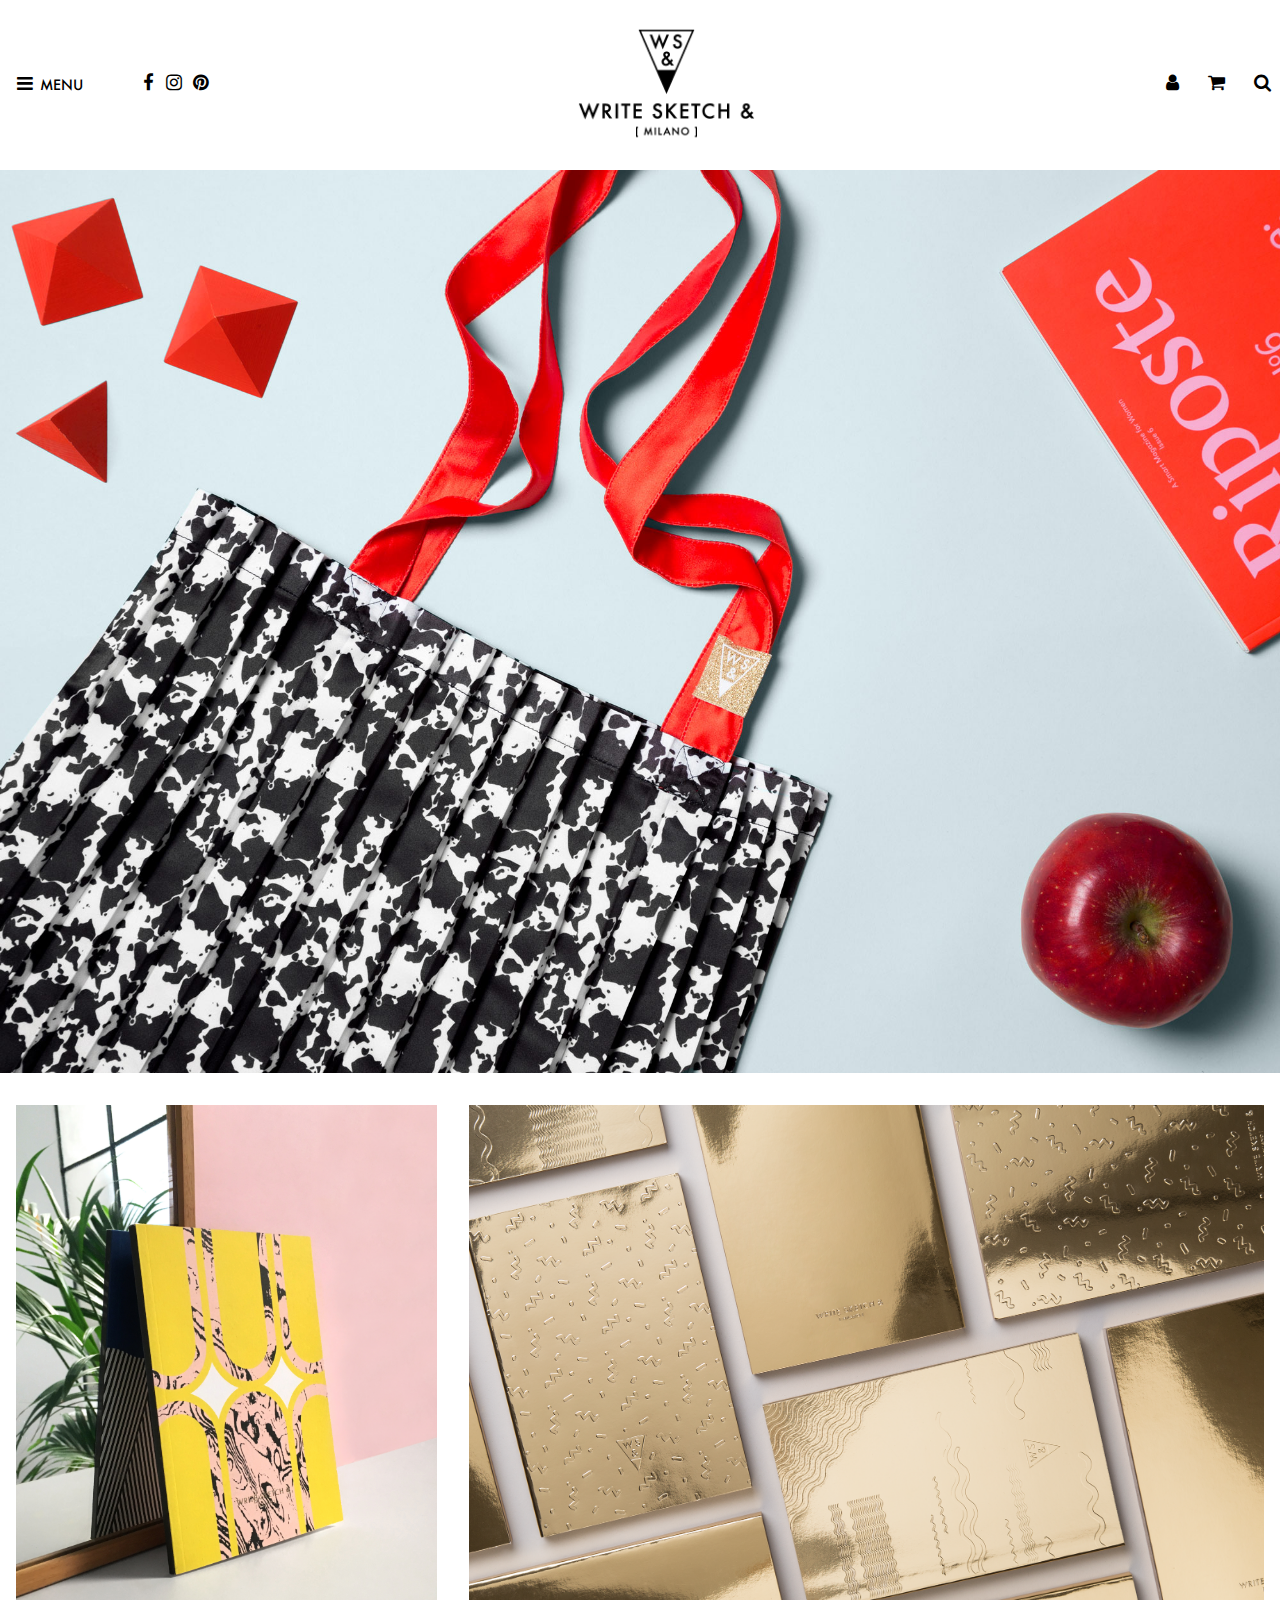
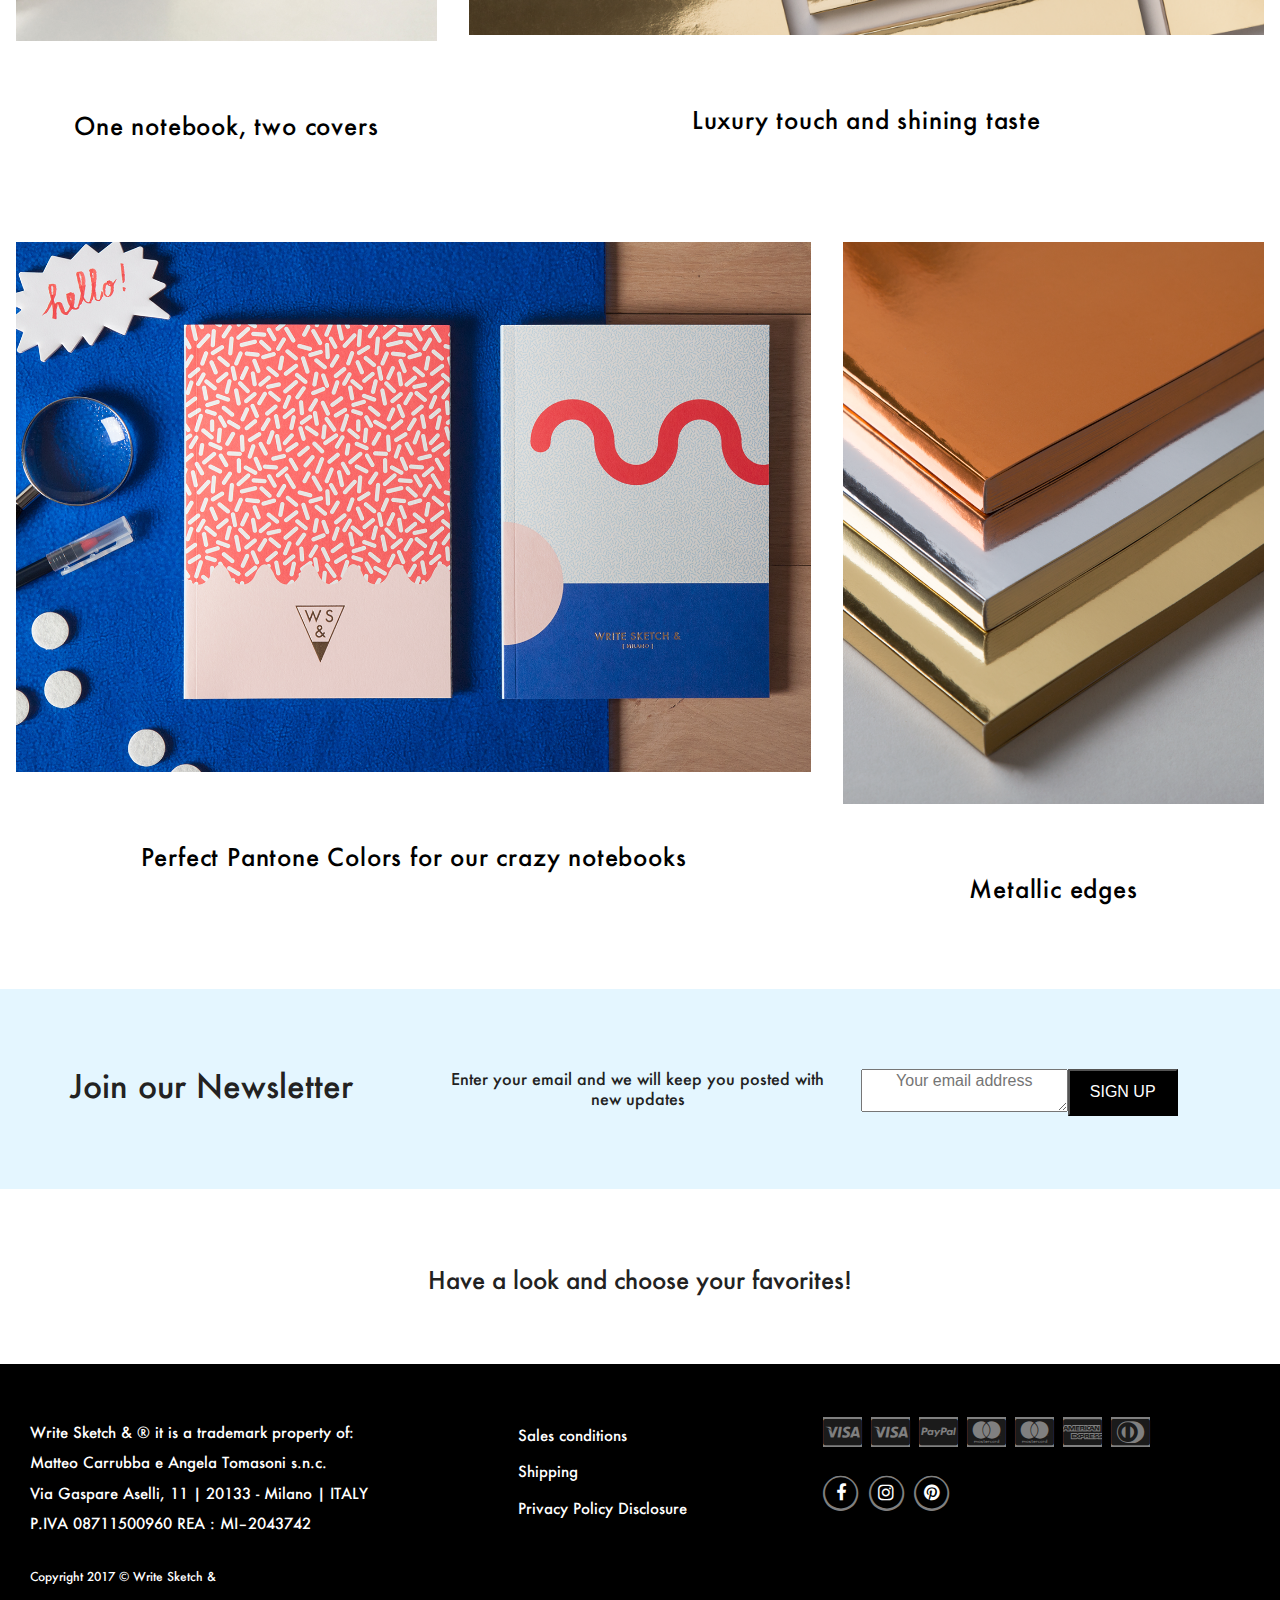
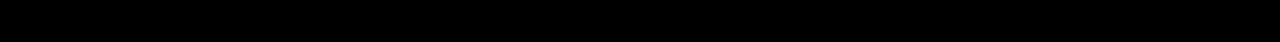
==== finalproject/finalproject/index.html @ 2fe9f1d7 "5 - HTML+CSS for footer (payment+social icons)" ====
<!doctype html>
<html class="no-js" lang="">
    <head>
        <meta charset="utf-8">
        <meta http-equiv="x-ua-compatible" content="ie=edge">
        <title>Write Sketch And</title>
        <meta name="description" content="">
        <meta name="viewport" content="width=device-width, initial-scale=1">

        <link rel="manifest" href="site.webmanifest">
        <link rel="apple-touch-icon" href="icon.png">
        <!-- Place favicon.ico in the root directory -->
        <link rel="stylesheet" href="https://maxcdn.bootstrapcdn.com/font-awesome/4.7.0/css/font-awesome.min.css">
        <link rel="stylesheet" href="css/normalize.css">
        <link rel="stylesheet" href="css/main.css">
    </head>
    <body>
        <!--[if lte IE 9]>
            <p class="browserupgrade">You are using an <strong>outdated</strong> browser. Please <a href="https://browsehappy.com/">upgrade your browser</a> to improve your experience and security.</p>
        <![endif]-->

        <!-- Add your site or application content here -->

        <nav class="main-nav">
          <ul>
            <li><a href="index.html"><i class="fa fa-bars menu-bars" aria-hidden="true"></i></a></li>
            <li><a href="index.html" class="menu-text">Menu</a></li>
            <li><a href="https://www.facebook.com/writesketchand/" class="nav-social-fb"><i class="fa fa-facebook nav-social" aria-hidden="true"></i></a></li>
            <li><a href="https://www.instagram.com/writesketchand/" class="nav-social-ig"><i class="fa fa-instagram nav-social" aria-hidden="true"></i></a></li>
            <li><a href="https://it.pinterest.com/writesketchand/" class="nav-social-pt"><i class="fa fa-pinterest nav-social" aria-hidden="true"></i></a></li>
            <li><a href="index.html"><img src="img/logo.png" class="logo" alt="Write Sketch And logo"></a></li>
            <li><a href="#" class="nav-user-person"><i class="fa fa-user nav-user" aria-hidden="true"></i></a></li>
            <li><a href="#" class="nav-user-shop"><i class="fa fa-shopping-cart nav-user" aria-hidden="true"></i></a></li>
            <li><a href="#" class="nav-user-search"><i class="fa fa-search nav-user" aria-hidden="true"></i></a></li>
          </ul>
        </nav>

        <img src="img/omg.jpg" class="hero" alt="tote bag next to a magazine and an apple">

      <div class="section1">
        <article class="article1">
          <div>
            <a href="#"><img src="img/pink.jpg" alt="notebook with a marble cover"></a>
          </div>

          <div class="caption">
            <a href="#"><h2>One notebook, two covers</h2></a>
          </div>
        </article>

        <article class="article2">
          <div>
            <a href="#"><img src="img/gold.png" alt="gold notebooks"></a>
          </div>

          <div class="caption">
            <a href="#"><h2>Luxury touch and shining taste</h2></a>
          </div>
        </article>
      </div>


      <div class="section2">
        <article class="article3">
          <div>
            <a href="#"><img src="img/blue.png" alt="a notebook with a sprinkle pattern cover and a notebook with a squiggle pattern cover sitting next to a magnifying glass, pen, mints, and the word Hello"></a>
          </div>

          <div class="caption">
            <a href="#"><h2>Perfect Pantone Colors for our crazy notebooks</h2></a>
          </div>
        </article>

        <article class="article4">
          <div>
            <a href="#"><img src="img/metallic_crop.png" alt="bronze, silver and gold notebooks"></a>
          </div>

          <div class="caption">
            <a href="#"><h2>Metallic edges</h2></a>
          </div>
        </article>
      </div>

      <div class="container">
        <div>
          <div class="col1"><p>Join our Newsletter</p></div>

          <div class="col2"><p>Enter your email and we will keep you posted with new updates</p></div>

          <div class="col3">
            <form action="my-form.php" method="post">
              <p><textarea name="email-form" placeholder="Your email address"></textarea><input type="button" value="Sign Up"></p>
            </form>
          </div>
        </div>
      </div>

      <h2>Have a look and choose your favorites!</h2>

      <footer>
        <div class="footer-col1">
          <div class="address">
            <p>Write Sketch & ® it is a trademark property of:</p>
            <p>Matteo Carrubba e Angela Tomasoni s.n.c.</p>
            <p>Via Gaspare Aselli, 11 | 20133 - Milano | ITALY</p>
            <p>P.IVA 08711500960 REA : MI–2043742</p>
          </div>

          <div class="copyright">
            <p>Copyright 2017 © Write Sketch &</p>
          </div>
        </div>

        <div class="footer-col2">
          <div class="disclosure-links">
            <p><a href="#">Sales conditions</a></p>
            <p><a href="#">Shipping</a></p>
            <p><a href="#">Privacy Policy Disclosure</a></p>
          </div>
        </div>

        <div class="footer-col3">
          <div class="payment-icons">
            <a href="#"><i class="fa fa-cc-visa" aria-hidden="true"></i></a>
            <a href="#"><i class="fa fa-cc-visa" aria-hidden="true"></i></a>
            <a href="#"><i class="fa fa-cc-paypal" aria-hidden="true"></i></a>
            <a href="#"><i class="fa fa-cc-mastercard" aria-hidden="true"></i></a>
            <a href="#"><i class="fa fa-cc-mastercard" aria-hidden="true"></i></a>
            <a href="#"><i class="fa fa-cc-amex" aria-hidden="true"></i></a>
            <a href="#"><i class="fa fa-cc-diners-club" aria-hidden="true"></i></a>
          </div>

          <div class="fa-stack">
            <i class="fa fa-circle fa-stack-2x fb-border"></i>
            <a href="#"><i class="fa fa-circle fa-stack-2x fb-background"></i></a>
            <a href="#"><i class="fa fa-facebook fa-stack-1x"></i></a>
          </div>

          <div class="fa-stack">
            <i class="fa fa-circle fa-stack-2x ig-border"></i>
            <i class="fa fa-circle fa-stack-2x ig-background"></i>
            <a href="#"><i class="fa fa-instagram fa-stack-1x"></i></a>
          </div>

          <div class="fa-stack">
            <i class="fa fa-circle fa-stack-2x pt-border"></i>
            <i class="fa fa-circle fa-stack-2x pt-background"></i>
            <a href="#"><i class="fa fa-pinterest fa-stack-1x"></i></a>
          </div>
        </div>
      </footer>

        <script src="js/vendor/modernizr-3.5.0.min.js"></script>
        <script src="https://code.jquery.com/jquery-3.2.1.min.js" integrity="sha256-hwg4gsxgFZhOsEEamdOYGBf13FyQuiTwlAQgxVSNgt4=" crossorigin="anonymous"></script>
        <script>window.jQuery || document.write('<script src="js/vendor/jquery-3.2.1.min.js"><\/script>')</script>
        <script src="js/plugins.js"></script>
        <script src="js/main.js"></script>

        <!-- Google Analytics: change UA-XXXXX-Y to be your site's ID. -->
        <script>
            window.ga=function(){ga.q.push(arguments)};ga.q=[];ga.l=+new Date;
            ga('create','UA-XXXXX-Y','auto');ga('send','pageview')
        </script>
        <script src="https://www.google-analytics.com/analytics.js" async defer></script>
    </body>
</html>
---- finalproject/finalproject/css/main.css ----
/*! HTML5 Boilerplate v6.0.1 | MIT License | https://html5boilerplate.com/ */

/*
 * What follows is the result of much research on cross-browser styling.
 * Credit left inline and big thanks to Nicolas Gallagher, Jonathan Neal,
 * Kroc Camen, and the H5BP dev community and team.
 */

/* ==========================================================================
   Base styles: opinionated defaults
   ========================================================================== */

html {
    color: #222;
    font-size: 1em;
    line-height: 1.4;
}

/*
 * Remove text-shadow in selection highlight:
 * https://twitter.com/miketaylr/status/12228805301
 *
 * Vendor-prefixed and regular ::selection selectors cannot be combined:
 * https://stackoverflow.com/a/16982510/7133471
 *
 * Customize the background color to match your design.
 */

::-moz-selection {
    background: #b3d4fc;
    text-shadow: none;
}

::selection {
    background: #b3d4fc;
    text-shadow: none;
}

/*
 * A better looking default horizontal rule
 */

hr {
    display: block;
    height: 1px;
    border: 0;
    border-top: 1px solid #ccc;
    margin: 1em 0;
    padding: 0;
}

/*
 * Remove the gap between audio, canvas, iframes,
 * images, videos and the bottom of their containers:
 * https://github.com/h5bp/html5-boilerplate/issues/440
 */

audio,
canvas,
iframe,
img,
svg,
video {
    vertical-align: middle;
}

/*
 * Remove default fieldset styles.
 */

fieldset {
    border: 0;
    margin: 0;
    padding: 0;
}

/*
 * Allow only vertical resizing of textareas.
 */

textarea {
    resize: vertical;
}

/* ==========================================================================
   Browser Upgrade Prompt
   ========================================================================== */

.browserupgrade {
    margin: 0.2em 0;
    background: #ccc;
    color: #000;
    padding: 0.2em 0;
}

/* ==========================================================================
   Author's custom styles
   ========================================================================== */

   /* globals */

@charset "UTF-8";
html {
  box-sizing:           border-box;
}
*, *:before, *:after {
  box-sizing:           inherit;
}
@font-face {
  font-family:          'Futura Medium';
  src:                  url(../fonts/Futura-Medium.ttf);
}
h2 {
  text-align:           center;
  padding:              2em;
  font-weight:          lighter;
}
body {
  font-family:          'Futura Medium', sans-serif;
}

/* main navigation menu */

.main-nav {
  background:           white;
  font-size:            1.15em;
  top:                  0;
  left:                 0;
  padding:              0.75em 0 0.75em 0;
  width:                100%;
  text-align:           center;
  z-index:              9;
  position:             fixed;
}
.menu-bars, .nav-social, .nav-user {
  color:                black;
  margin:               3.25em 0;
}
.menu-bars {
  right:                1.25em;
  top:                  0.1em;
  position:             relative;
}
.menu-text {
  color:                black;
  font-family:          'Futura Medium', sans-serif;
  font-size:            0.75em;
  right:                1.15em;
  top:                  4.15em;
  text-transform:       uppercase;
  text-decoration:      none;
  position:             relative;
}
.nav-social-fb {
  position:             absolute;
  left:                 7.75em;
}
.nav-social-ig {
  position:             absolute;
  left:                 9em;
}
.nav-social-pt {
  position:             absolute;
  left:                 10.50em;
}
.nav-social:hover {
  color:               #535353;
}
.logo {
  position:            absolute;
  width:               180px;
  left:                45%;
  top:                 1em;
}
.nav-user-person {
  position:             absolute;
  right:                5.5em;
}
.nav-user-shop {
  position:             absolute;
  right:                3em;
}
.nav-user-search {
  position:             absolute;
  right:                0.5em;
}
.main-nav ul {
  list-style-type:      none;
  margin:               0;
}
.main-nav li {
  float:                left;
  margin:               0;
}

/* top hero image */

.hero {
  width:                100%;
  margin-top:           10.65em;
}

/* first row of articles */

.section1 {
  padding:              2em 1em 0em 1em;
  float:                left;
}
.section1 img, .section2 img {
  width:                100%;
  position:             relative;
}
.article1 {
  padding-right:        1em;
  width:                35%;
}
.article2 {
  padding-left:         1em;
  width:                65%;
}
.section1 article, .section2 article {
  position:             relative;
  left:                 0;
  float:                left;
}
.caption,.section1 a, .section2 a {
  color:                black;
  font-family:          'Futura Medium', sans-serif;
  font-size:            1em;
  letter-spacing:       0.05em;
  text-align:           center;
  text-decoration:      none;
}
.section1 a:hover, .section2 a:hover {
  color:                #B5973D;
}

/* second row of articles */

.section2 {
  padding:              2em 1em 1em 1em;
  float:                left;
}
.article3 {
  padding-right:        1em;
  width:                65%;
}
.article4 {
  padding-left:         1em;
  width:                35%;
}

/* newsletter */

.container {
  background:           #E4F6FF;
  display:              inline-block;
  padding:              2em 0em 2em 0em;
  width:                100%;
}
.col1 {
  width:                33%;
  font-size:            2em;
  text-align:           center;
  padding:              0.35em;
  float:                left;
}
.col2 {
  width:                33%;
  padding:              2em 1em 2em 1.5em;
  text-align:           center;
  position:             relative;
  line-height:          1.25em;
  float:                left;
}

.col3 {
  width:                33%;
  float:                left;
}
form {
  font-family: 'Futura Medium', sans-serif;
  position:             relative;
  float:                left;
  padding:              2em 1em 2em 1em;
  text-align: center;
}
textarea {
  font-family:          sans-serif;
  font-weight:          lighter;
  text-align:           center;
  max-width:            100%;
  float:                left;
}
form input {
  color:                white;
  background:           black;
  text-transform:       uppercase;
  padding:              0.75em 1.25em;
  border-radius:        0px;
  float:                left;
}

/* footer */

footer {
  color:                white;
  background:           black;
  font-size:            0.95em;
  display:              inline-block;
  position:             absolute;
  padding:              3em 2em 3em 2em;
  width:                100%;
}
footer a {
  color:                white;
  text-decoration:      none;
}
.address {
  line-height:          1em;
}
.copyright {
  font-size:            0.8em;
  margin-top:           3em;
}
.footer-col1, .footer-col3 {
  width:                40%;
  float:                left;
}
.footer-col1 {
  padding-right:        4em;
}
.footer-col2 {
  width:                20%;
  float:                left;
}
.footer-col3 {
  font-size:            2em;
  padding-left:         2em;
}
.payment-icons i {
  color:                #1B1B1B;
  background:           gray;
}
.payment-icons i:hover {
  background:           white;
}
.fa-stack {
  font-size:            0.6em;
  margin:               1.25em 0em 0em 0em;
}
.fb-border, .ig-border, .pt-border {
  color:                gray;
  font-size:            2.25em;
  margin-top:           -0.05em;
}
.fb-background {
  color:                black;
}
.fa-stack:hover .fb-background, .fa-stack:hover .fb-border {
  color:               #3b5998;
}
.ig-background {
  color:               black;
}
.fa-stack:hover .ig-background, .fa-stack:hover .ig-border {
  color:               #517fa4;
}
.pt-background {
  color:               black;
}
.fa-stack:hover .pt-background, .fa-stack:hover .pt-border {
  color:               #cb2027;
}


/* ==========================================================================
   Helper classes
   ========================================================================== */

/*
 * Hide visually and from screen readers
 */

.hidden {
    display: none !important;
}

/*
 * Hide only visually, but have it available for screen readers:
 * https://snook.ca/archives/html_and_css/hiding-content-for-accessibility
 *
 * 1. For long content, line feeds are not interpreted as spaces and small width
 *    causes content to wrap 1 word per line:
 *    https://medium.com/@jessebeach/beware-smushed-off-screen-accessible-text-5952a4c2cbfe
 */

.visuallyhidden {
    border: 0;
    clip: rect(0 0 0 0);
    -webkit-clip-path: inset(50%);
    clip-path: inset(50%);
    height: 1px;
    margin: -1px;
    overflow: hidden;
    padding: 0;
    position: absolute;
    width: 1px;
    white-space: nowrap; /* 1 */
}

/*
 * Extends the .visuallyhidden class to allow the element
 * to be focusable when navigated to via the keyboard:
 * https://www.drupal.org/node/897638
 */

.visuallyhidden.focusable:active,
.visuallyhidden.focusable:focus {
    clip: auto;
    -webkit-clip-path: none;
    clip-path: none;
    height: auto;
    margin: 0;
    overflow: visible;
    position: static;
    width: auto;
    white-space: inherit;
}

/*
 * Hide visually and from screen readers, but maintain layout
 */

.invisible {
    visibility: hidden;
}

/*
 * Clearfix: contain floats
 *
 * For modern browsers
 * 1. The space content is one way to avoid an Opera bug when the
 *    `contenteditable` attribute is included anywhere else in the document.
 *    Otherwise it causes space to appear at the top and bottom of elements
 *    that receive the `clearfix` class.
 * 2. The use of `table` rather than `block` is only necessary if using
 *    `:before` to contain the top-margins of child elements.
 */

.clearfix:before,
.clearfix:after {
    content: " "; /* 1 */
    display: table; /* 2 */
}

.clearfix:after {
    clear: both;
}

/* ==========================================================================
   EXAMPLE Media Queries for Responsive Design.
   These examples override the primary ('mobile first') styles.
   Modify as content requires.
   ========================================================================== */

@media only screen and (min-width: 35em) {
    /* Style adjustments for viewports that meet the condition */
}

@media print,
       (-webkit-min-device-pixel-ratio: 1.25),
       (min-resolution: 1.25dppx),
       (min-resolution: 120dpi) {
    /* Style adjustments for high resolution devices */
}

/* ==========================================================================
   Print styles.
   Inlined to avoid the additional HTTP request:
   http://www.phpied.com/delay-loading-your-print-css/
   ========================================================================== */

@media print {
    *,
    *:before,
    *:after {
        background: transparent !important;
        color: #000 !important; /* Black prints faster:
                                   http://www.sanbeiji.com/archives/953 */
        box-shadow: none !important;
        text-shadow: none !important;
    }

    a,
    a:visited {
        text-decoration: underline;
    }

    a[href]:after {
        content: " (" attr(href) ")";
    }

    abbr[title]:after {
        content: " (" attr(title) ")";
    }

    /*
     * Don't show links that are fragment identifiers,
     * or use the `javascript:` pseudo protocol
     */

    a[href^="#"]:after,
    a[href^="javascript:"]:after {
        content: "";
    }

    pre {
        white-space: pre-wrap !important;
    }
    pre,
    blockquote {
        border: 1px solid #999;
        page-break-inside: avoid;
    }

    /*
     * Printing Tables:
     * http://css-discuss.incutio.com/wiki/Printing_Tables
     */

    thead {
        display: table-header-group;
    }

    tr,
    img {
        page-break-inside: avoid;
    }

    p,
    h2,
    h3 {
        orphans: 3;
        widows: 3;
    }

    h2,
    h3 {
        page-break-after: avoid;
    }
}
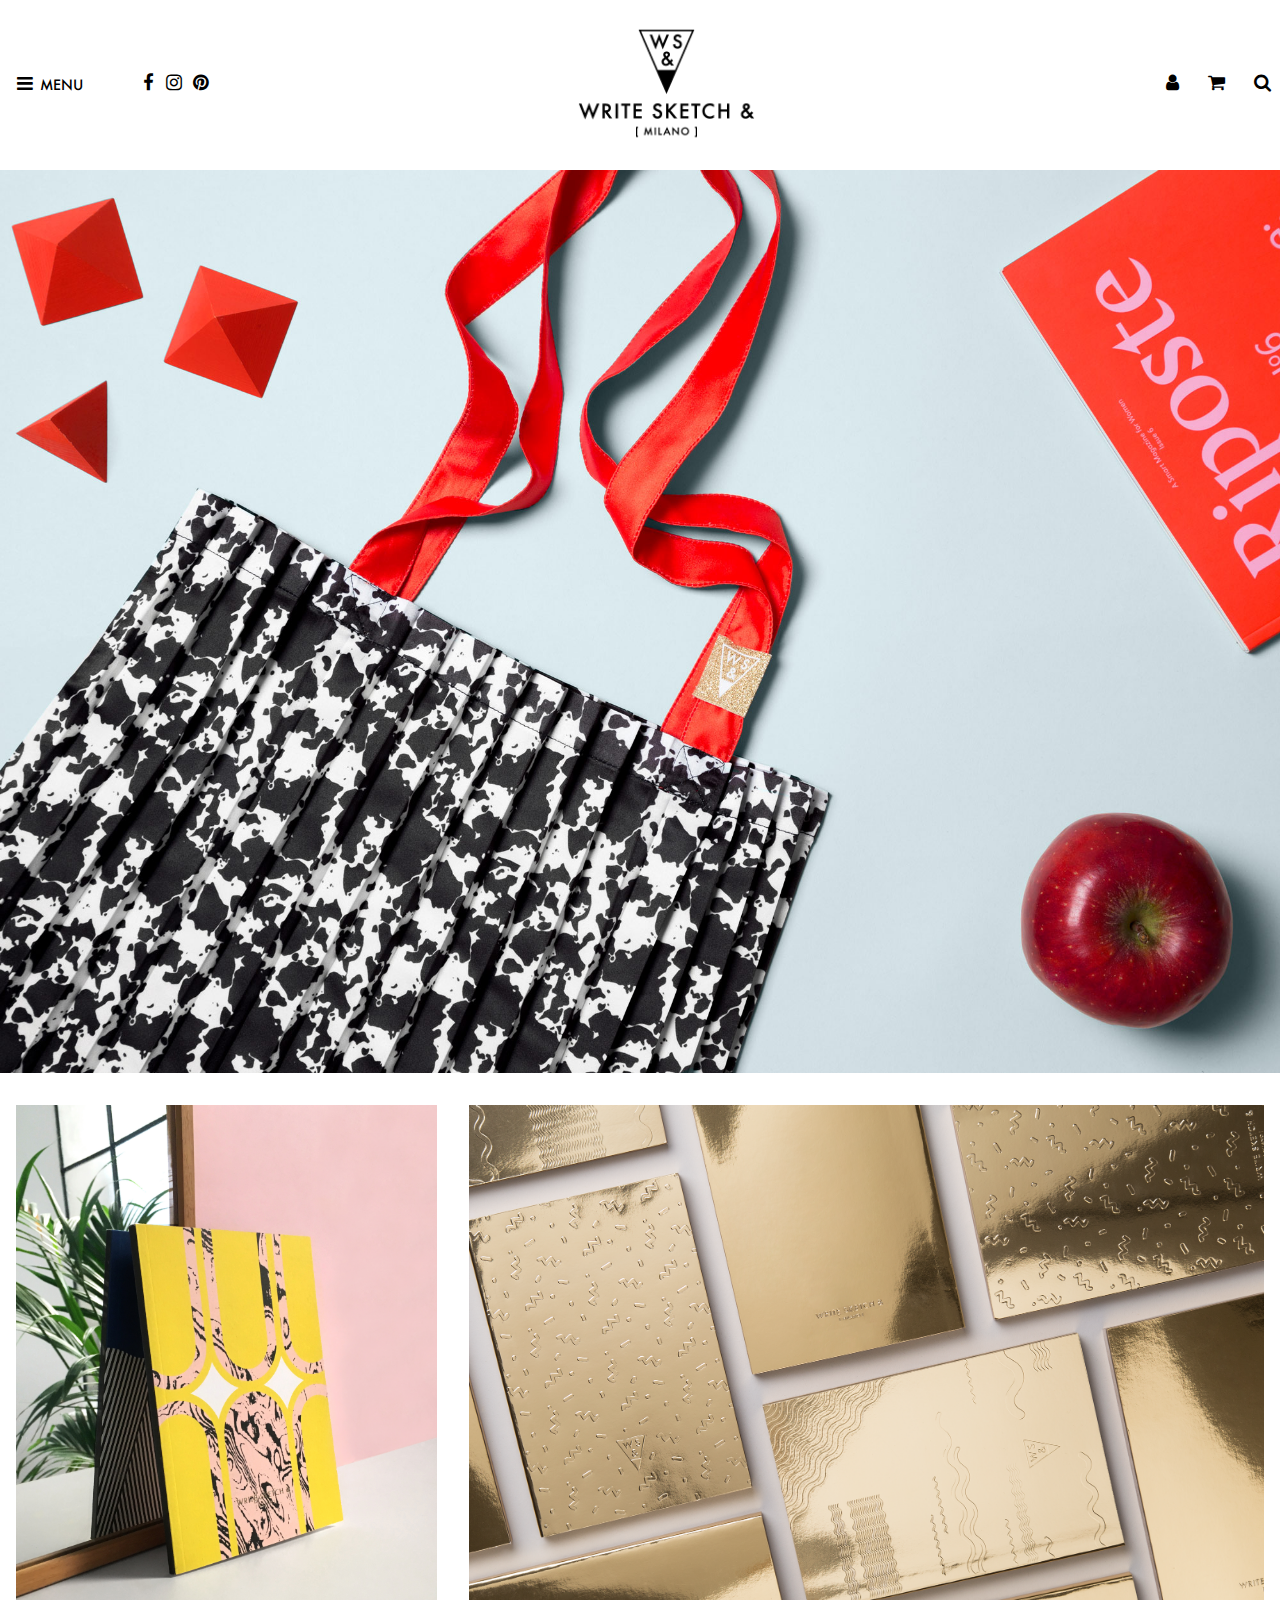
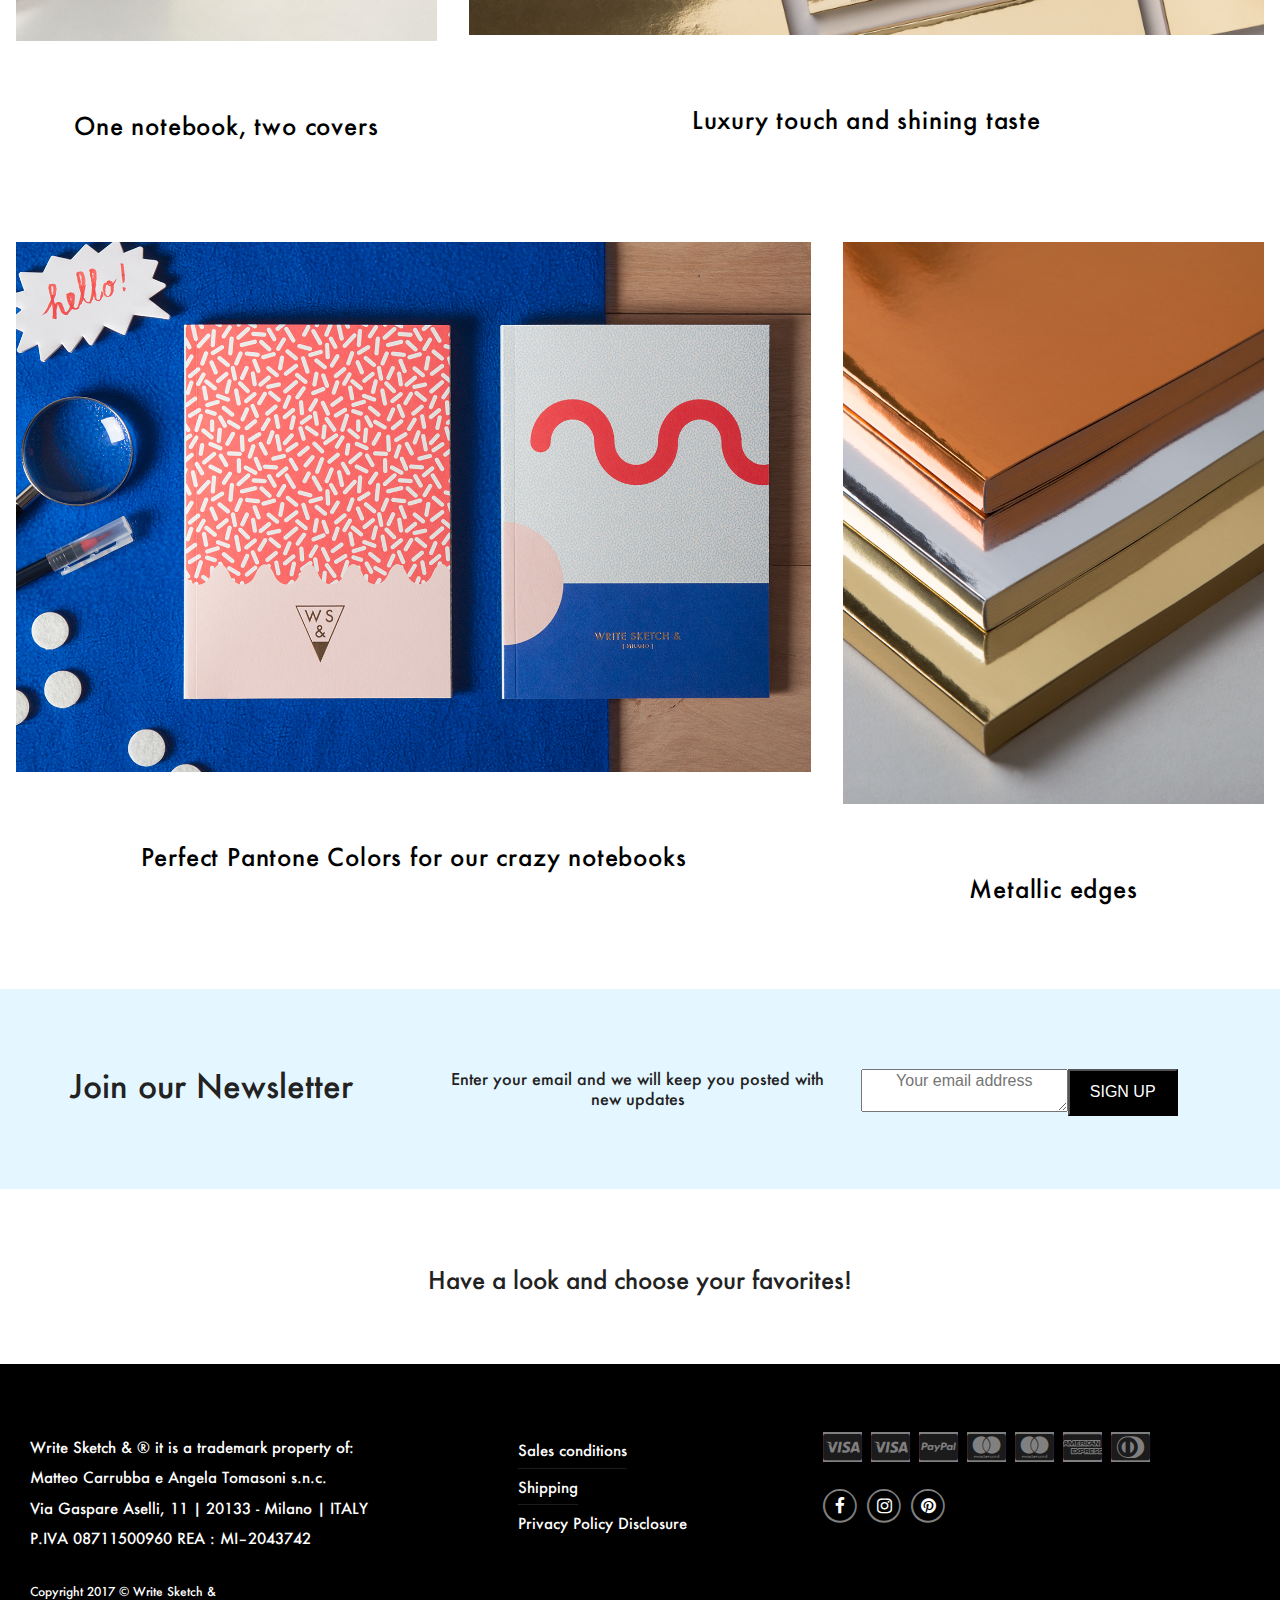
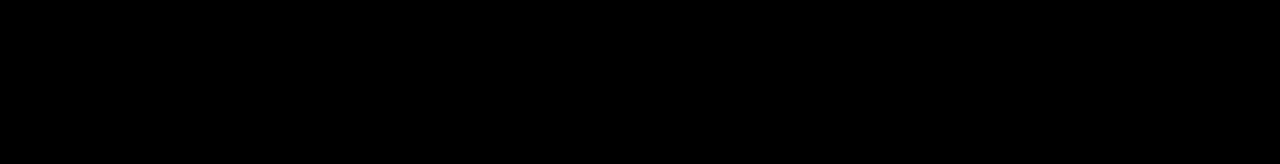
==== commit 207e14cb: "6 - HTML+CSS for footer, updated links w/ URLs" ====
--- a/finalproject/finalproject/index.html
+++ b/finalproject/finalproject/index.html
@@ -35,7 +35,7 @@
           </ul>
         </nav>
 
-        <img src="img/omg.jpg" class="hero" alt="tote bag next to a magazine and an apple">
+      <img src="img/omg.jpg" class="hero" alt="tote bag next to a magazine and an apple">
 
       <div class="section1">
         <article class="article1">
@@ -113,40 +113,40 @@
         </div>
 
         <div class="footer-col2">
-          <div class="disclosure-links">
-            <p><a href="#">Sales conditions</a></p>
-            <p><a href="#">Shipping</a></p>
-            <p><a href="#">Privacy Policy Disclosure</a></p>
+          <div>
+            <p><a href="http://www.writesketchand.com/elements/pages/sales-conditions/" class="footer-link">Sales conditions</a></p>
+            <p><a href="http://www.writesketchand.com/elements/pages/shipping/" class="footer-link">Shipping</a></p>
+            <p><a href="http://www.writesketchand.com/elements/pages/privacy-policy-disclosure/">Privacy Policy Disclosure</a></p>
           </div>
         </div>
 
         <div class="footer-col3">
           <div class="payment-icons">
-            <a href="#"><i class="fa fa-cc-visa" aria-hidden="true"></i></a>
-            <a href="#"><i class="fa fa-cc-visa" aria-hidden="true"></i></a>
-            <a href="#"><i class="fa fa-cc-paypal" aria-hidden="true"></i></a>
-            <a href="#"><i class="fa fa-cc-mastercard" aria-hidden="true"></i></a>
-            <a href="#"><i class="fa fa-cc-mastercard" aria-hidden="true"></i></a>
-            <a href="#"><i class="fa fa-cc-amex" aria-hidden="true"></i></a>
-            <a href="#"><i class="fa fa-cc-diners-club" aria-hidden="true"></i></a>
+            <i class="fa fa-cc-visa" aria-hidden="true"></i>
+            <i class="fa fa-cc-visa" aria-hidden="true"></i>
+            <i class="fa fa-cc-paypal" aria-hidden="true"></i>
+            <i class="fa fa-cc-mastercard" aria-hidden="true"></i>
+            <i class="fa fa-cc-mastercard" aria-hidden="true"></i>
+            <i class="fa fa-cc-amex" aria-hidden="true"></i>
+            <i class="fa fa-cc-diners-club" aria-hidden="true"></i>
           </div>
 
           <div class="fa-stack">
             <i class="fa fa-circle fa-stack-2x fb-border"></i>
-            <a href="#"><i class="fa fa-circle fa-stack-2x fb-background"></i></a>
-            <a href="#"><i class="fa fa-facebook fa-stack-1x"></i></a>
+            <i class="fa fa-circle fa-stack-2x fb-background"></i>
+            <a href="https://www.facebook.com/writesketchand/"><i class="fa fa-facebook fa-stack-1x"></i></a>
           </div>
 
           <div class="fa-stack">
             <i class="fa fa-circle fa-stack-2x ig-border"></i>
             <i class="fa fa-circle fa-stack-2x ig-background"></i>
-            <a href="#"><i class="fa fa-instagram fa-stack-1x"></i></a>
+            <a href="https://www.instagram.com/writesketchand/"><i class="fa fa-instagram fa-stack-1x"></i></a>
           </div>
 
           <div class="fa-stack">
             <i class="fa fa-circle fa-stack-2x pt-border"></i>
             <i class="fa fa-circle fa-stack-2x pt-background"></i>
-            <a href="#"><i class="fa fa-pinterest fa-stack-1x"></i></a>
+            <a href="https://it.pinterest.com/writesketchand/"><i class="fa fa-pinterest fa-stack-1x"></i></a>
           </div>
         </div>
       </footer>
--- a/finalproject/finalproject/css/main.css
+++ b/finalproject/finalproject/css/main.css
@@ -309,7 +309,7 @@
   font-size:            0.95em;
   display:              inline-block;
   position:             absolute;
-  padding:              3em 2em 3em 2em;
+  padding:              4em 2em 10em 2em;
   width:                100%;
 }
 footer a {
@@ -334,6 +334,10 @@
   width:                20%;
   float:                left;
 }
+.footer-link {
+  border-bottom:        0.125em solid #1C1C1C;
+  padding-bottom:       0.5em;
+}
 .footer-col3 {
   font-size:            2em;
   padding-left:         2em;
@@ -346,7 +350,7 @@
   background:           white;
 }
 .fa-stack {
-  font-size:            0.6em;
+  font-size:            0.575em;
   margin:               1.25em 0em 0em 0em;
 }
 .fb-border, .ig-border, .pt-border {
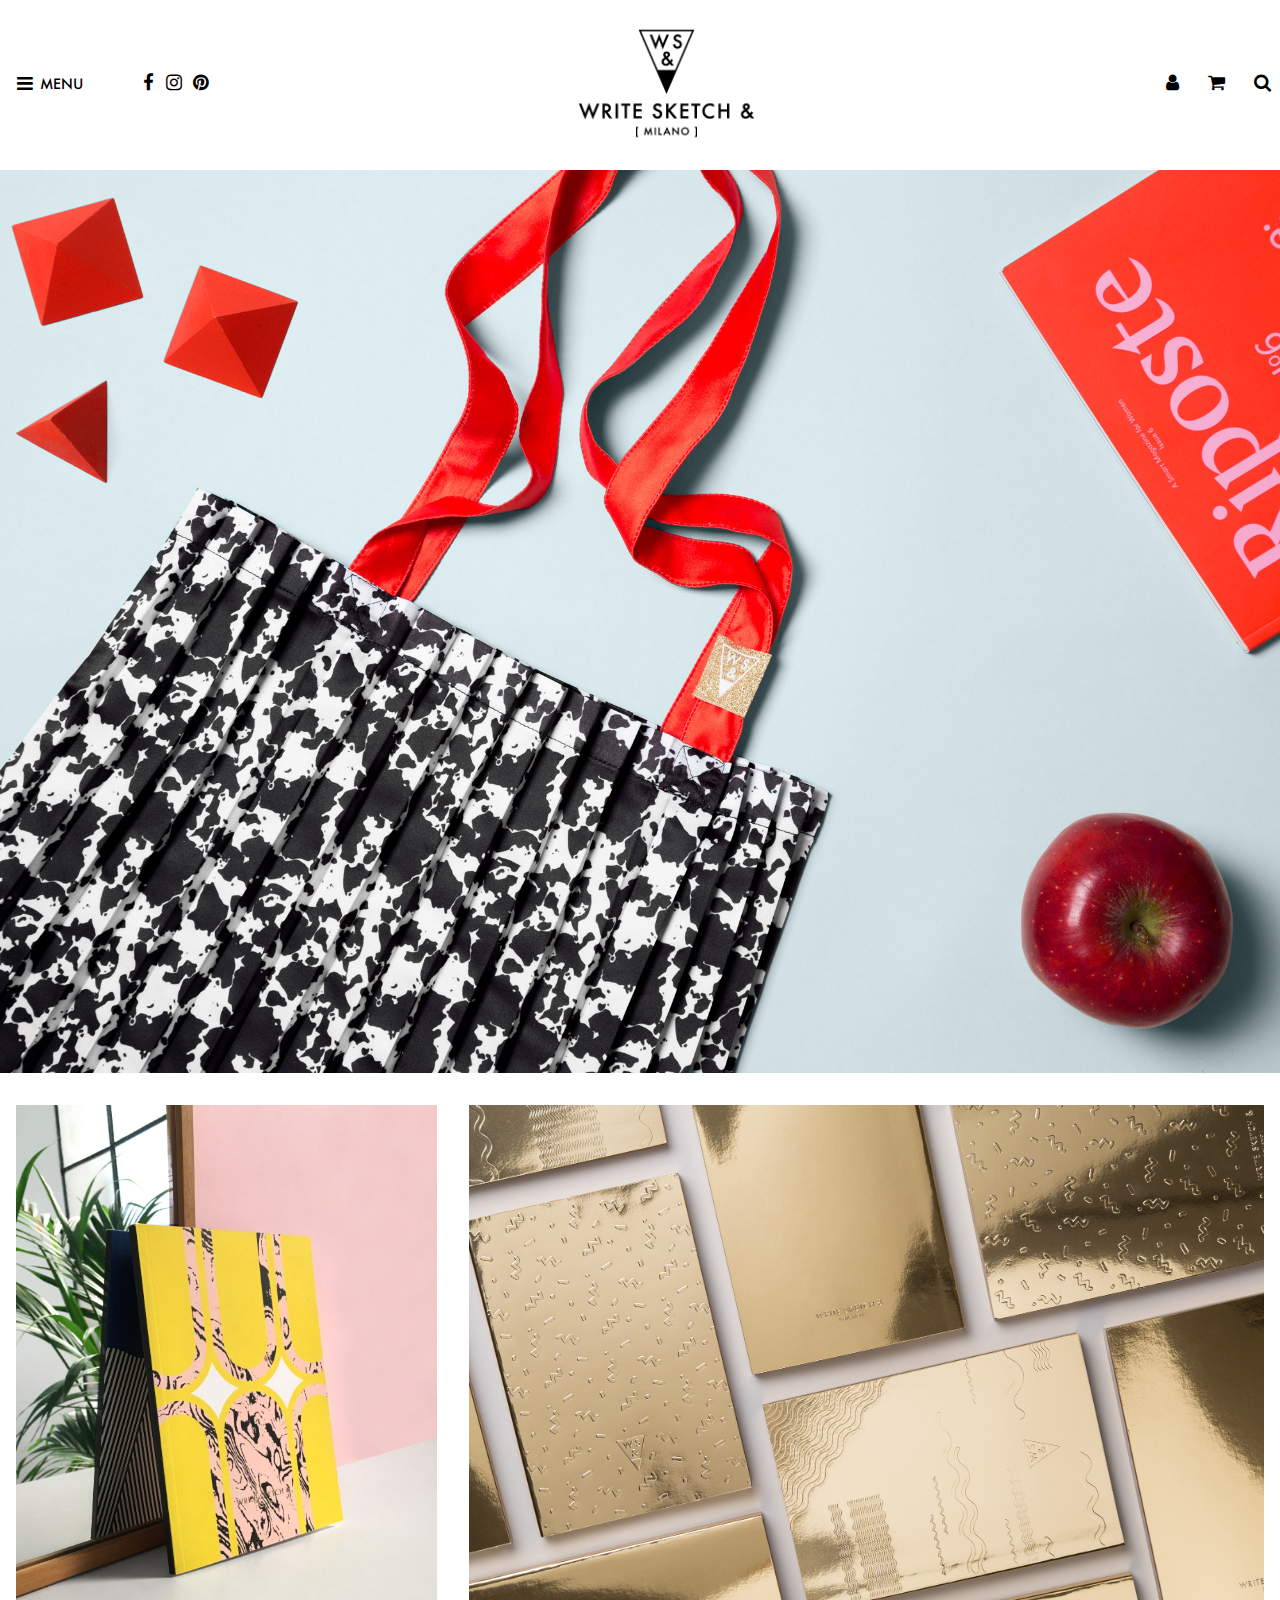
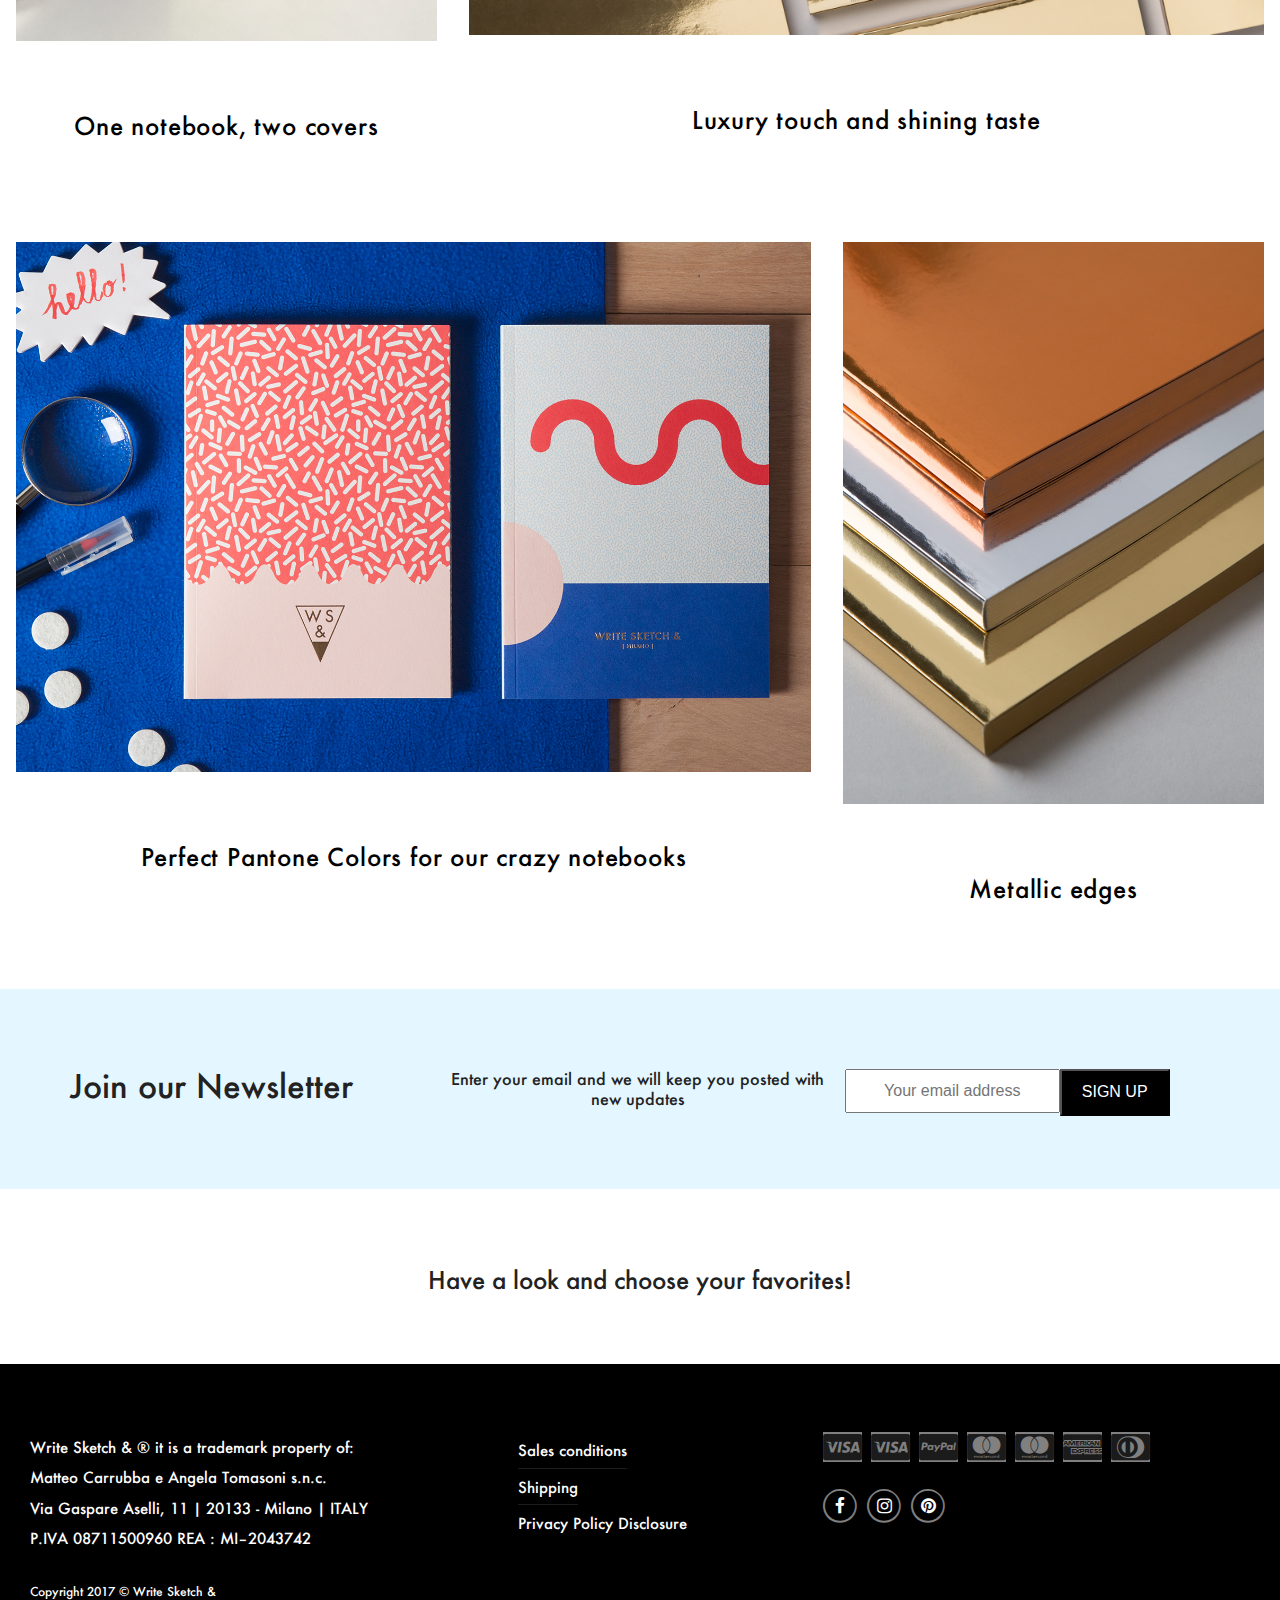
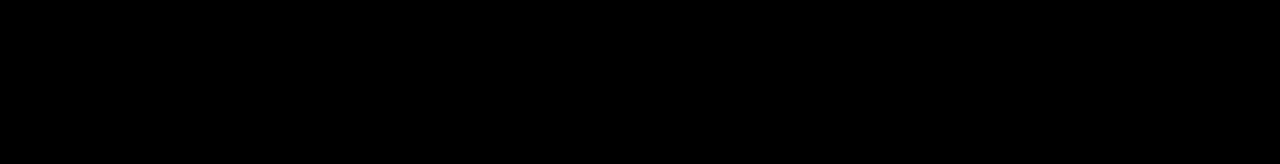
==== commit f6159356: "7 - HTML+CSS for nav menu dropdown" ====
--- a/finalproject/finalproject/index.html
+++ b/finalproject/finalproject/index.html
@@ -21,78 +21,69 @@
 
         <!-- Add your site or application content here -->
 
-        <nav class="main-nav">
-          <ul>
-            <li><a href="index.html"><i class="fa fa-bars menu-bars" aria-hidden="true"></i></a></li>
-            <li><a href="index.html" class="menu-text">Menu</a></li>
-            <li><a href="https://www.facebook.com/writesketchand/" class="nav-social-fb"><i class="fa fa-facebook nav-social" aria-hidden="true"></i></a></li>
-            <li><a href="https://www.instagram.com/writesketchand/" class="nav-social-ig"><i class="fa fa-instagram nav-social" aria-hidden="true"></i></a></li>
-            <li><a href="https://it.pinterest.com/writesketchand/" class="nav-social-pt"><i class="fa fa-pinterest nav-social" aria-hidden="true"></i></a></li>
-            <li><a href="index.html"><img src="img/logo.png" class="logo" alt="Write Sketch And logo"></a></li>
-            <li><a href="#" class="nav-user-person"><i class="fa fa-user nav-user" aria-hidden="true"></i></a></li>
-            <li><a href="#" class="nav-user-shop"><i class="fa fa-shopping-cart nav-user" aria-hidden="true"></i></a></li>
-            <li><a href="#" class="nav-user-search"><i class="fa fa-search nav-user" aria-hidden="true"></i></a></li>
-          </ul>
-        </nav>
+      <nav class="main-nav">
+        <ul>
+          <li><a href="index.html"><i class="fa fa-bars menu-bars" aria-hidden="true"></i></a></li>
+          <li><a href="index.html" class="menu-text">Menu</a>
+            <ul>
+              <li><input class="nav-search" name="search" placeholder="Search..."> <a href="#"><i class="fa fa-search search-icon" aria-hidden="true"></i></a></li>
+              <li><a href="index.html">Home</a></li>
+              <li><a href="http://www.writesketchand.com/shop/">Shop</a></li>
+              <li><a href="http://www.writesketchand.com/elements/pages/about/">About</a></li>
+              <li><a href="http://www.writesketchand.com/elements/pages/press/">Press</a></li>
+              <li><a href="http://www.writesketchand.com/elements/pages/contact/">Contact</a></li>
+            </ul>
+          </li>
+          <li><a href="https://www.facebook.com/writesketchand/" class="nav-social-fb"><i class="fa fa-facebook nav-social" aria-hidden="true"></i></a></li>
+          <li><a href="https://www.instagram.com/writesketchand/" class="nav-social-ig"><i class="fa fa-instagram nav-social" aria-hidden="true"></i></a></li>
+          <li><a href="https://it.pinterest.com/writesketchand/" class="nav-social-pt"><i class="fa fa-pinterest nav-social" aria-hidden="true"></i></a></li>
+          <li><a href="index.html"><img src="img/logo.png" class="logo" alt="Write Sketch And logo"></a></li>
+          <li><a href="#" class="nav-user-person"><i class="fa fa-user nav-user" aria-hidden="true"></i></a></li>
+          <li><a href="#" class="nav-user-shop"><i class="fa fa-shopping-cart nav-user" aria-hidden="true"></i></a></li>
+          <li><a href="#" class="nav-user-search"><i class="fa fa-search nav-user" aria-hidden="true"></i></a></li>
+        </ul>
+      </nav>
 
       <img src="img/omg.jpg" class="hero" alt="tote bag next to a magazine and an apple">
 
       <div class="section1">
         <article class="article1">
-          <div>
-            <a href="#"><img src="img/pink.jpg" alt="notebook with a marble cover"></a>
-          </div>
+          <a href="#"><img src="img/pink.jpg" alt="notebook with a marble cover"></a>
 
-          <div class="caption">
-            <a href="#"><h2>One notebook, two covers</h2></a>
-          </div>
+          <a href="#" class="caption"><h2>One notebook, two covers</h2></a>
         </article>
 
         <article class="article2">
-          <div>
-            <a href="#"><img src="img/gold.png" alt="gold notebooks"></a>
-          </div>
+          <a href="#"><img src="img/gold.png" alt="gold notebooks"></a>
 
-          <div class="caption">
-            <a href="#"><h2>Luxury touch and shining taste</h2></a>
-          </div>
+          <a href="#" class="caption"><h2>Luxury touch and shining taste</h2></a>
         </article>
       </div>
 
 
       <div class="section2">
         <article class="article3">
-          <div>
-            <a href="#"><img src="img/blue.png" alt="a notebook with a sprinkle pattern cover and a notebook with a squiggle pattern cover sitting next to a magnifying glass, pen, mints, and the word Hello"></a>
-          </div>
+          <a href="#"><img src="img/blue.png" alt="a notebook with a sprinkle pattern cover and a notebook with a squiggle pattern cover sitting next to a magnifying glass, pen, mints, and the word Hello"></a>
 
-          <div class="caption">
-            <a href="#"><h2>Perfect Pantone Colors for our crazy notebooks</h2></a>
-          </div>
+          <a href="#" class="caption"><h2>Perfect Pantone Colors for our crazy notebooks</h2></a>
         </article>
 
         <article class="article4">
-          <div>
-            <a href="#"><img src="img/metallic_crop.png" alt="bronze, silver and gold notebooks"></a>
-          </div>
+          <a href="#"><img src="img/metallic_crop.png" alt="bronze, silver and gold notebooks"></a>
 
-          <div class="caption">
-            <a href="#"><h2>Metallic edges</h2></a>
-          </div>
+            <a href="#" class="caption"><h2>Metallic edges</h2></a>
         </article>
       </div>
 
       <div class="container">
-        <div>
-          <div class="col1"><p>Join our Newsletter</p></div>
+        <div class="col1"><p>Join our Newsletter</p></div>
 
-          <div class="col2"><p>Enter your email and we will keep you posted with new updates</p></div>
+        <div class="col2"><p>Enter your email and we will keep you posted with new updates</p></div>
 
-          <div class="col3">
-            <form action="my-form.php" method="post">
-              <p><textarea name="email-form" placeholder="Your email address"></textarea><input type="button" value="Sign Up"></p>
-            </form>
-          </div>
+        <div class="col3">
+          <form action="my-form.php" method="post">
+            <p><input class="email-form" name="email-form" placeholder="Your email address"><input class="button" type="button" value="Sign Up"></p>
+          </form>
         </div>
       </div>
 
@@ -113,11 +104,9 @@
         </div>
 
         <div class="footer-col2">
-          <div>
-            <p><a href="http://www.writesketchand.com/elements/pages/sales-conditions/" class="footer-link">Sales conditions</a></p>
-            <p><a href="http://www.writesketchand.com/elements/pages/shipping/" class="footer-link">Shipping</a></p>
-            <p><a href="http://www.writesketchand.com/elements/pages/privacy-policy-disclosure/">Privacy Policy Disclosure</a></p>
-          </div>
+          <p><a href="http://www.writesketchand.com/elements/pages/sales-conditions/" class="footer-link">Sales conditions</a></p>
+          <p><a href="http://www.writesketchand.com/elements/pages/shipping/" class="footer-link">Shipping</a></p>
+          <p><a href="http://www.writesketchand.com/elements/pages/privacy-policy-disclosure/">Privacy Policy Disclosure</a></p>
         </div>
 
         <div class="footer-col3">
--- a/finalproject/finalproject/css/main.css
+++ b/finalproject/finalproject/css/main.css
@@ -132,6 +132,54 @@
   z-index:              9;
   position:             fixed;
 }
+.main-nav a {
+  color: black;
+  text-decoration: none;
+}
+.main-nav ul {
+  list-style-type:      none;
+  margin:               0;
+}
+.main-nav li {
+  float:                left;
+  margin:               0;
+}
+.main-nav li ul {
+  display:              none;
+  position:             absolute;
+  padding:              0;
+}
+.main-nav li:hover ul {
+  display:              block;
+}
+.main-nav li li {
+  background:           white;
+  font-size:            0.9em;
+  border-bottom:        0.0075em solid gray;
+  border-left:          0.0075em solid gray;
+  border-right:         0.0075em solid gray;
+  text-align:           left;
+  width:                6.8em;
+  padding:              0.325em 0em 0.325em 0.25em;
+  position:             relative;
+  top:                  3.25em;
+  right:                2.45em;
+  float:                none;
+}
+.main-nav li li a:hover {
+  color:                #535353;
+}
+.nav-search {
+  font-family:          'Futura Medium', sans-serif;
+  width:                4.5em;
+  margin-top:           0.75em;
+  padding:              0.068em 0em 0.068em 0em;
+}
+.search-icon {
+  color:                white;
+  background:           black;
+  padding:              0.25em;
+}
 .menu-bars, .nav-social, .nav-user {
   color:                black;
   margin:               3.25em 0;
@@ -143,10 +191,9 @@
 }
 .menu-text {
   color:                black;
-  font-family:          'Futura Medium', sans-serif;
   font-size:            0.75em;
   right:                1.15em;
-  top:                  4.15em;
+  top:                  4.075em;
   text-transform:       uppercase;
   text-decoration:      none;
   position:             relative;
@@ -164,13 +211,13 @@
   left:                 10.50em;
 }
 .nav-social:hover {
-  color:               #535353;
+  color:                #535353;
 }
 .logo {
-  position:            absolute;
-  width:               180px;
-  left:                45%;
-  top:                 1em;
+  position:             absolute;
+  width:                180px;
+  left:                 45%;
+  top:                  1em;
 }
 .nav-user-person {
   position:             absolute;
@@ -183,14 +230,6 @@
 .nav-user-search {
   position:             absolute;
   right:                0.5em;
-}
-.main-nav ul {
-  list-style-type:      none;
-  margin:               0;
-}
-.main-nav li {
-  float:                left;
-  margin:               0;
 }
 
 /* top hero image */
@@ -225,7 +264,6 @@
 }
 .caption,.section1 a, .section2 a {
   color:                black;
-  font-family:          'Futura Medium', sans-serif;
   font-size:            1em;
   letter-spacing:       0.05em;
   text-align:           center;
@@ -282,17 +320,18 @@
   font-family: 'Futura Medium', sans-serif;
   position:             relative;
   float:                left;
-  padding:              2em 1em 2em 1em;
-  text-align: center;
-}
-textarea {
+  margin-top:           2em;
+  text-align:           center;
+}
+.email-form {
   font-family:          sans-serif;
   font-weight:          lighter;
   text-align:           center;
   max-width:            100%;
-  float:                left;
-}
-form input {
+  height:               2.75em;
+  float:                left;
+}
+.button {
   color:                white;
   background:           black;
   text-transform:       uppercase;
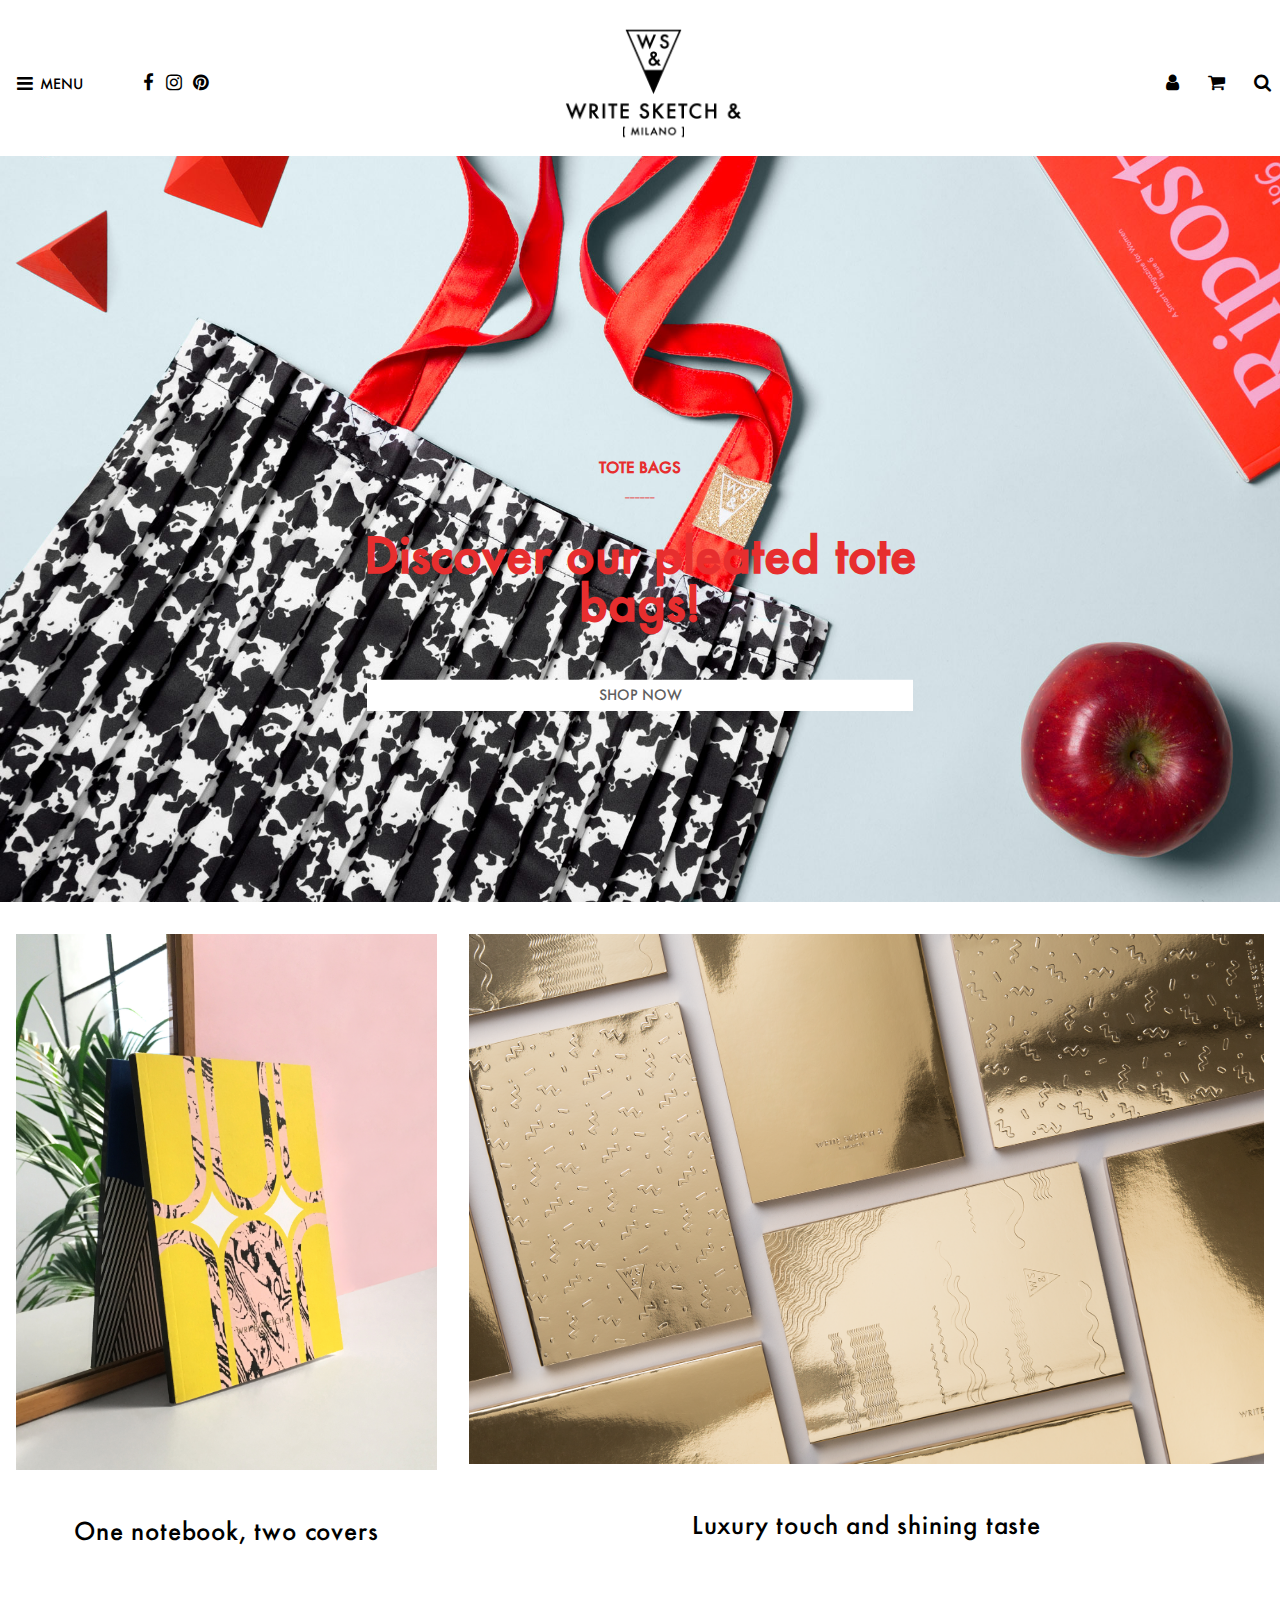
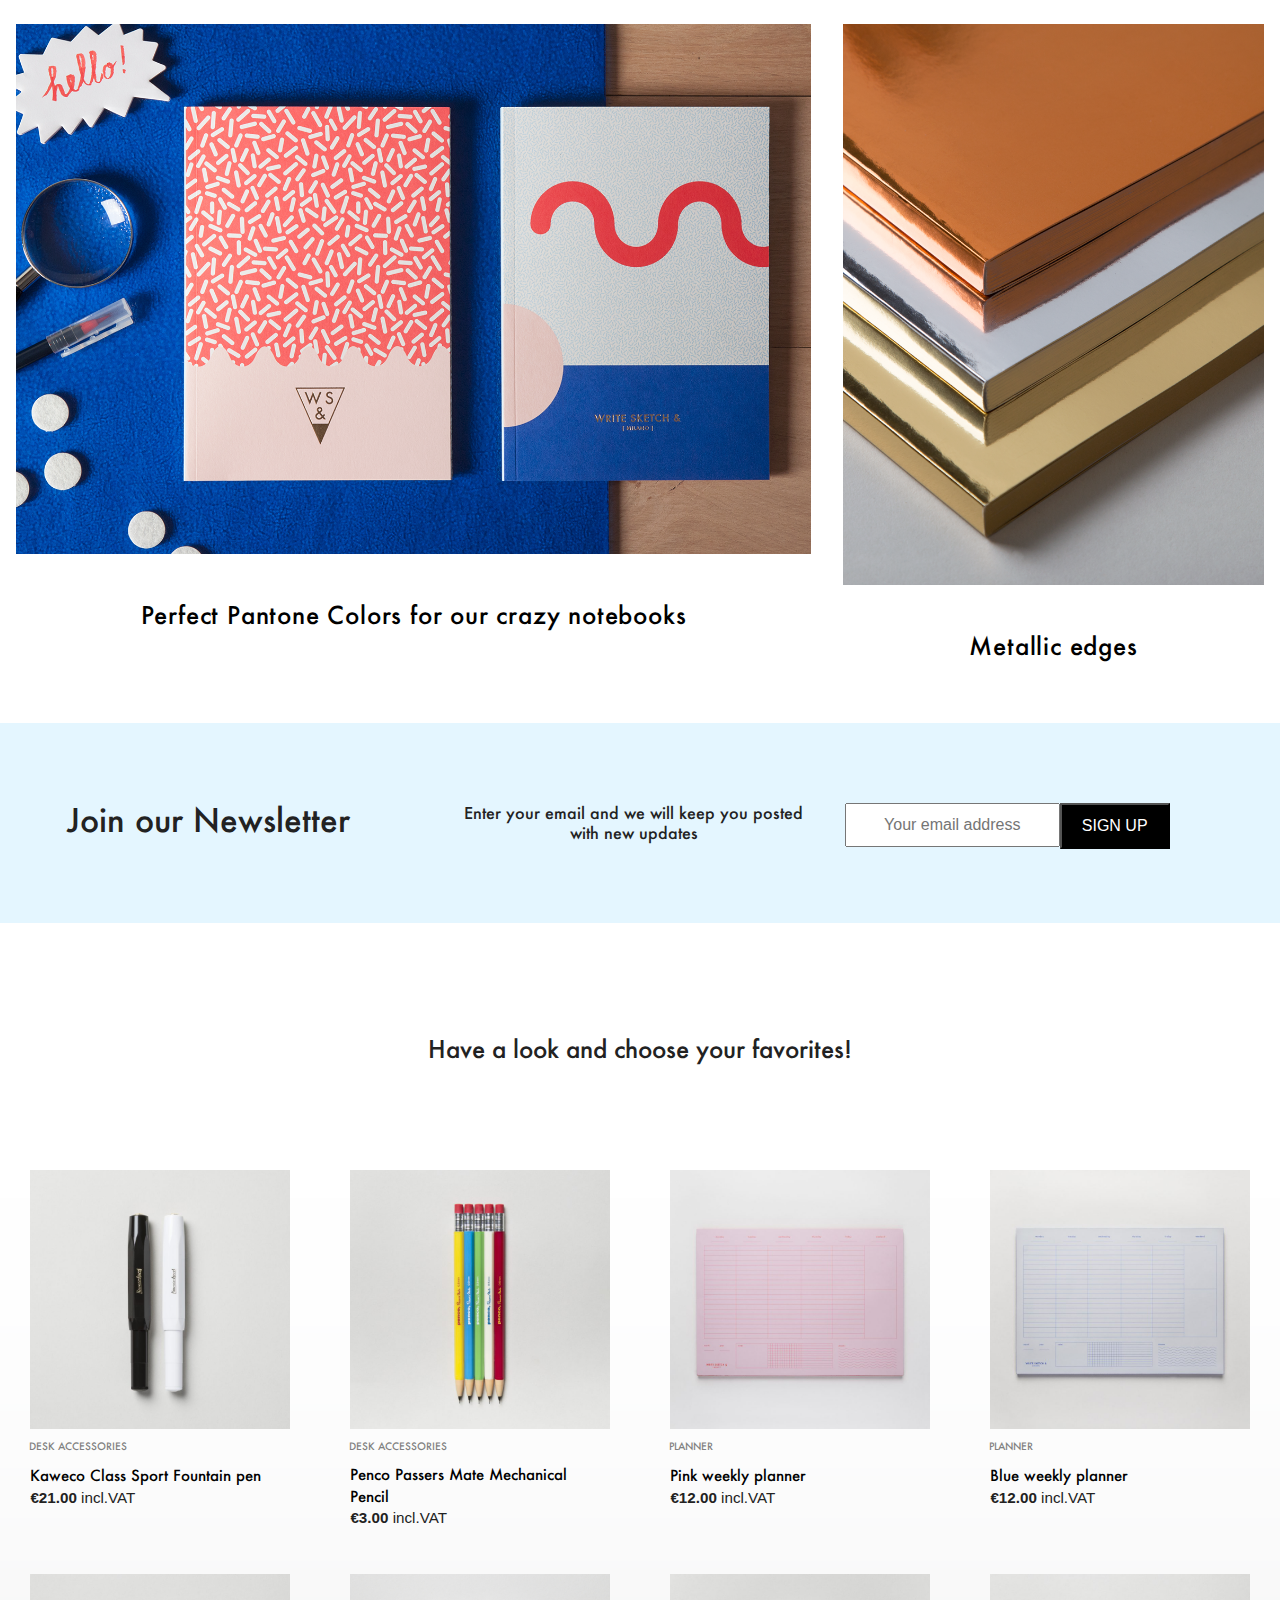
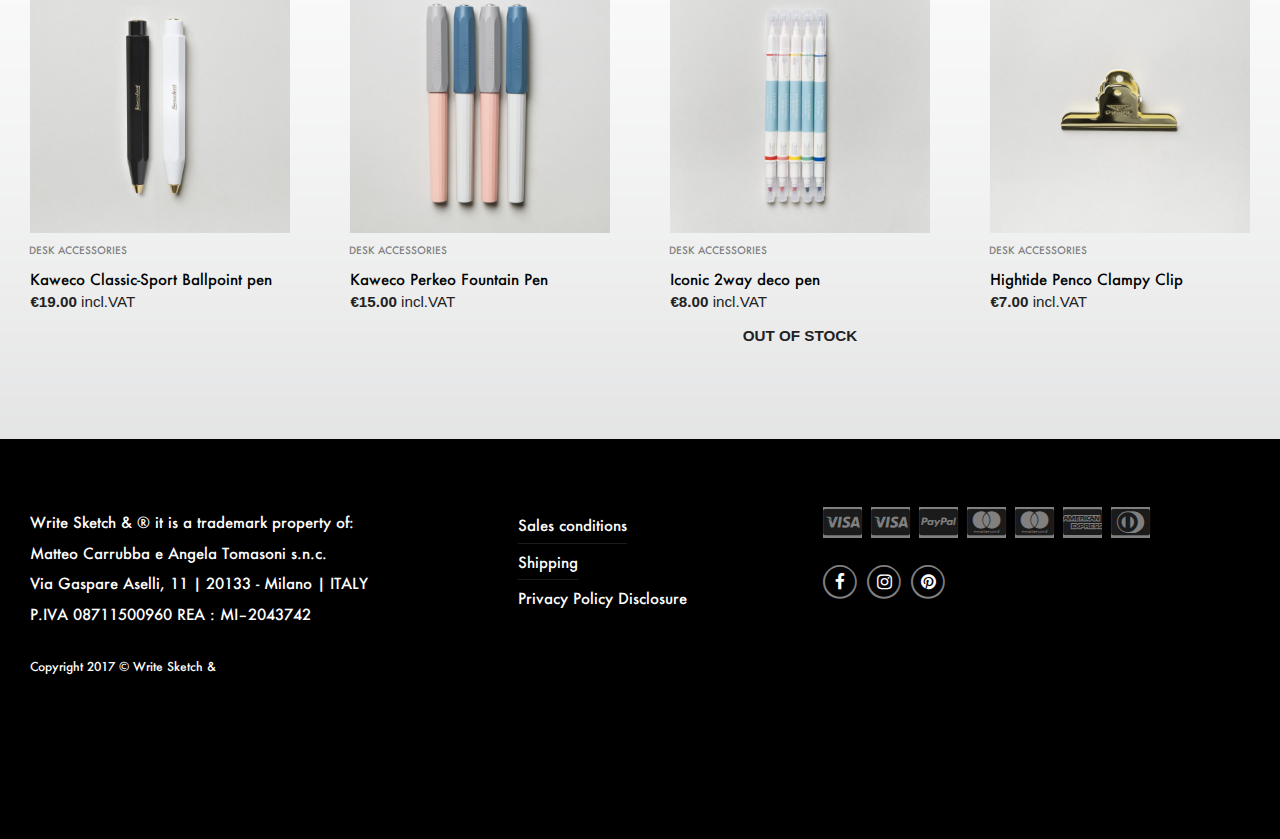
==== commit 1e4cdce0: "8 - HTML+CSS for hero image text+button, products" ====
--- a/finalproject/finalproject/index.html
+++ b/finalproject/finalproject/index.html
@@ -40,13 +40,21 @@
           <li><a href="index.html"><img src="img/logo.png" class="logo" alt="Write Sketch And logo"></a></li>
           <li><a href="#" class="nav-user-person"><i class="fa fa-user nav-user" aria-hidden="true"></i></a></li>
           <li><a href="#" class="nav-user-shop"><i class="fa fa-shopping-cart nav-user" aria-hidden="true"></i></a></li>
-          <li><a href="#" class="nav-user-search"><i class="fa fa-search nav-user" aria-hidden="true"></i></a></li>
+          <li><a href="#" class="nav-user-search"><i class="fa fa-search nav-user" aria-hidden="true"></i></a>
         </ul>
       </nav>
 
-      <img src="img/omg.jpg" class="hero" alt="tote bag next to a magazine and an apple">
-
-      <div class="section1">
+      <section class="jumbotron">
+        <div class="jumbotron-text">
+          <h3>Tote Bags</h3>
+          <p> ______ </p>
+          <h1>Discover our pleated tote bags!</h1>
+          <a href="http://www.writesketchand.com/product-category/tote-bag/" class="btn">Shop Now</a>
+        </div>
+          <img src="img/omg.jpg" class="hero" alt="tote bag next to a magazine and an apple">
+      </section>
+
+      <section class="section1">
         <article class="article1">
           <a href="#"><img src="img/pink.jpg" alt="notebook with a marble cover"></a>
 
@@ -58,10 +66,10 @@
 
           <a href="#" class="caption"><h2>Luxury touch and shining taste</h2></a>
         </article>
-      </div>
-
-
-      <div class="section2">
+      </section>
+
+
+      <section class="section2">
         <article class="article3">
           <a href="#"><img src="img/blue.png" alt="a notebook with a sprinkle pattern cover and a notebook with a squiggle pattern cover sitting next to a magnifying glass, pen, mints, and the word Hello"></a>
 
@@ -73,7 +81,7 @@
 
             <a href="#" class="caption"><h2>Metallic edges</h2></a>
         </article>
-      </div>
+      </section>
 
       <div class="container">
         <div class="col1"><p>Join our Newsletter</p></div>
@@ -87,7 +95,89 @@
         </div>
       </div>
 
-      <h2>Have a look and choose your favorites!</h2>
+      <section class="section3">
+        <h2 class="favorites">Have a look and choose your favorites!</h2>
+
+        <div class="products-row">
+          <article class="product-img">
+            <a href="#" class="product"><img src="img/wbpens1.jpg" alt="one black pen and one white pen"> <img src="img/wbpens2.jpg" alt="one white pen and one white pen with a removed cap"></a>
+            <h4>Desk Accessories</h4>
+            <div>
+              <a href="#" class="description">Kaweco Class Sport Fountain pen</a>
+              <p><b>€21.00</b> incl.VAT</p>
+            </div>
+         </article>
+
+         <article class="product-img">
+           <a href="#"><img src="img/pencils1.jpg" alt="yellow, blue, green, white and red pencils"> <img src="img/pencils2.jpg" alt="close-up of the pencils"></a>
+           <h4>Desk Accessories</h4>
+           <div>
+             <a href="#">Penco Passers Mate Mechanical Pencil</a>
+             <p><b>€3.00</b> incl.VAT</p>
+           </div>
+         </article>
+
+         <article class="product-img">
+           <a href="#"><img src="img/pinkplanner1.jpg" alt="pink weekly planner"> <img src="img/pinkplanner2.jpg" alt="pink weekly planner with one folded corner"></a>
+           <h4>Planner</h4>
+           <div>
+             <a href="#">Pink weekly planner</a>
+             <p><b>€12.00</b> incl.VAT</p>
+           </div>
+         </article>
+
+         <article class="product-img">
+           <a href="#"><img src="img/blueplanner1.jpg" alt="blue weekly planner"> <img src="img/blueplanner2.jpg" alt="blue weekly planner with one folded corner"></a>
+           <h4>Planner</h4>
+           <div>
+             <a href="#">Blue weekly planner</a>
+             <p><b>€12.00</b> incl.VAT</p>
+          </div>
+         </article>
+        </div>
+
+        <div class="products-row">
+          <article class="product-img">
+            <a href="#" class="product"><img src="img/2pens1.jpg" alt="one black pen and one white pen"> <img src="img/whitepen.jpg" alt="one white pen"></a>
+            <h4>Desk Accessories</h4>
+            <div>
+              <a href="#" class="description">Kaweco Classic-Sport Ballpoint pen</a>
+              <p><b>€19.00</b> incl.VAT</p>
+            </div>
+         </article>
+
+         <article class="product-img">
+           <a href="#"><img src="img/pengroup1.png" alt="light pink fountain pens with gray caps and white fountain pens with blue caps"> <img src="img/pengroup2.png" alt="pink fountain pen with a removed cap"></a>
+           <h4>Desk Accessories</h4>
+           <div>
+             <a href="#">Kaweco Perkeo Fountain Pen</a>
+             <p><b>€15.00</b> incl.VAT</p>
+           </div>
+         </article>
+
+         <article class="product-img">
+           <div>
+             <a href="#"><img src="img/rainbow1.jpg" alt="red, orange, yellow, green and blue deco pens"> <img src="img/rainbow2.jpg" alt="close-up of the deco pens"></a>
+             <h4>Desk Accessories</h4>
+             <div>
+               <a href="#">Iconic 2way deco pen</a>
+               <p><b>€8.00</b> incl.VAT</p>
+            </div>
+
+            <div class="out-of-stock"><p>Out of stock</p></div>
+           </div>
+         </article>
+
+         <article class="product-img">
+           <a href="#"><img src="img/clamp1.jpg" alt="gold paper clamp"> <img src="img/clamp2.jpg" alt="close-up of the paper clamp"></a>
+           <h4>Desk Accessories</h4>
+           <div>
+             <a href="#">Hightide Penco Clampy Clip</a>
+             <p><b>€7.00</b> incl.VAT</p>
+          </div>
+         </article>
+        </div>
+      </section>
 
       <footer>
         <div class="footer-col1">
--- a/finalproject/finalproject/css/main.css
+++ b/finalproject/finalproject/css/main.css
@@ -110,13 +110,13 @@
   font-family:          'Futura Medium';
   src:                  url(../fonts/Futura-Medium.ttf);
 }
-h2 {
-  text-align:           center;
-  padding:              2em;
-  font-weight:          lighter;
-}
 body {
   font-family:          'Futura Medium', sans-serif;
+}
+h2 {
+  text-align:           center;
+  padding:              1em;
+  font-weight:          lighter;
 }
 
 /* main navigation menu */
@@ -126,15 +126,15 @@
   font-size:            1.15em;
   top:                  0;
   left:                 0;
-  padding:              0.75em 0 0.75em 0;
+  padding:              0.75em 0 0.25em 0;
   width:                100%;
   text-align:           center;
   z-index:              9;
   position:             fixed;
 }
 .main-nav a {
-  color: black;
-  text-decoration: none;
+  color:                black;
+  text-decoration:      none;
 }
 .main-nav ul {
   list-style-type:      none;
@@ -216,7 +216,7 @@
 .logo {
   position:             absolute;
   width:                180px;
-  left:                 45%;
+  left:                 44%;
   top:                  1em;
 }
 .nav-user-person {
@@ -236,7 +236,46 @@
 
 .hero {
   width:                100%;
-  margin-top:           10.65em;
+  display:              block;
+  position:             relative;
+  z-index:              -10;
+}
+.jumbotron {
+  padding:              0;
+  position:             relative;
+}
+.jumbotron-text {
+  color:                #E72E2E;
+  text-align:           center;
+  top:                  64%;
+  left:                 50%;
+  transform:            translate(-50%, -50%);
+  line-height:          1;
+  position:             absolute;
+}
+.jumbotron-text h1 {
+  font-size:            3em;
+}
+.jumbotron-text h3 {
+  font-size:            0.95em;
+  text-transform:       uppercase;
+}
+.jumbotron-text p {
+  font-size:            0.5em;
+}
+.btn {
+  color:                #606060;
+  background:           white;
+  border:               0.025em solid white;
+  font-size:            0.9em;
+  text-transform:       uppercase;
+  text-decoration:      none;
+  padding:              0.5em 16em;
+  margin-top:           1.5em;
+  display:              inline-block;
+}
+.btn:hover {
+  background:           lightgray;
 }
 
 /* first row of articles */
@@ -300,12 +339,12 @@
   width:                33%;
   font-size:            2em;
   text-align:           center;
-  padding:              0.35em;
+  padding:              0.35em 0.5em 0.35em 0.35em;
   float:                left;
 }
 .col2 {
   width:                33%;
-  padding:              2em 1em 2em 1.5em;
+  padding:              2em;
   text-align:           center;
   position:             relative;
   line-height:          1.25em;
@@ -338,6 +377,68 @@
   padding:              0.75em 1.25em;
   border-radius:        0px;
   float:                left;
+}
+
+/* products */
+
+.section3 {
+  background:           url(../img/gradient1.png) no-repeat;
+  padding-bottom:       3em;
+}
+.favorites {
+  padding:              3.5em 0em;
+}
+.products-row {
+  width:                100%;
+  padding-bottom:       2.5em;
+  display:              inline-block;
+}
+.products-row article {
+  float:                left;
+  width:                25%;
+}
+.products-row img {
+  width:                100%;
+  position:             relative;
+}
+.product-img a img:last-child {
+  display:              none;
+}
+.product-img a:hover img:last-child {
+  display:              block;
+}
+.product-img a:hover img:first-child {
+  display:              none;
+}
+.products-row h4, .products-row a {
+  display:              inline-block;
+}
+.products-row h4 {
+  color:                gray;
+  font-size:            0.65em;
+  font-weight:          lighter;
+  text-transform:       uppercase;
+  margin:               1em 2.825em;
+}
+.products-row a {
+  color:                black;
+  text-decoration:      none;
+  font-size:            0.95em;
+  margin:               0em 2em;
+}
+.products-row a:hover {
+  color:                #B5973D;
+}
+.product-img p {
+  font-family:          Arial, sans-serif;
+  font-size:            0.95em;
+  margin:               0em 2em;
+}
+.out-of-stock p {
+  font-weight:          bold;
+  text-transform:       uppercase;
+  text-align:           center;
+  margin-top:           0.85em;
 }
 
 /* footer */
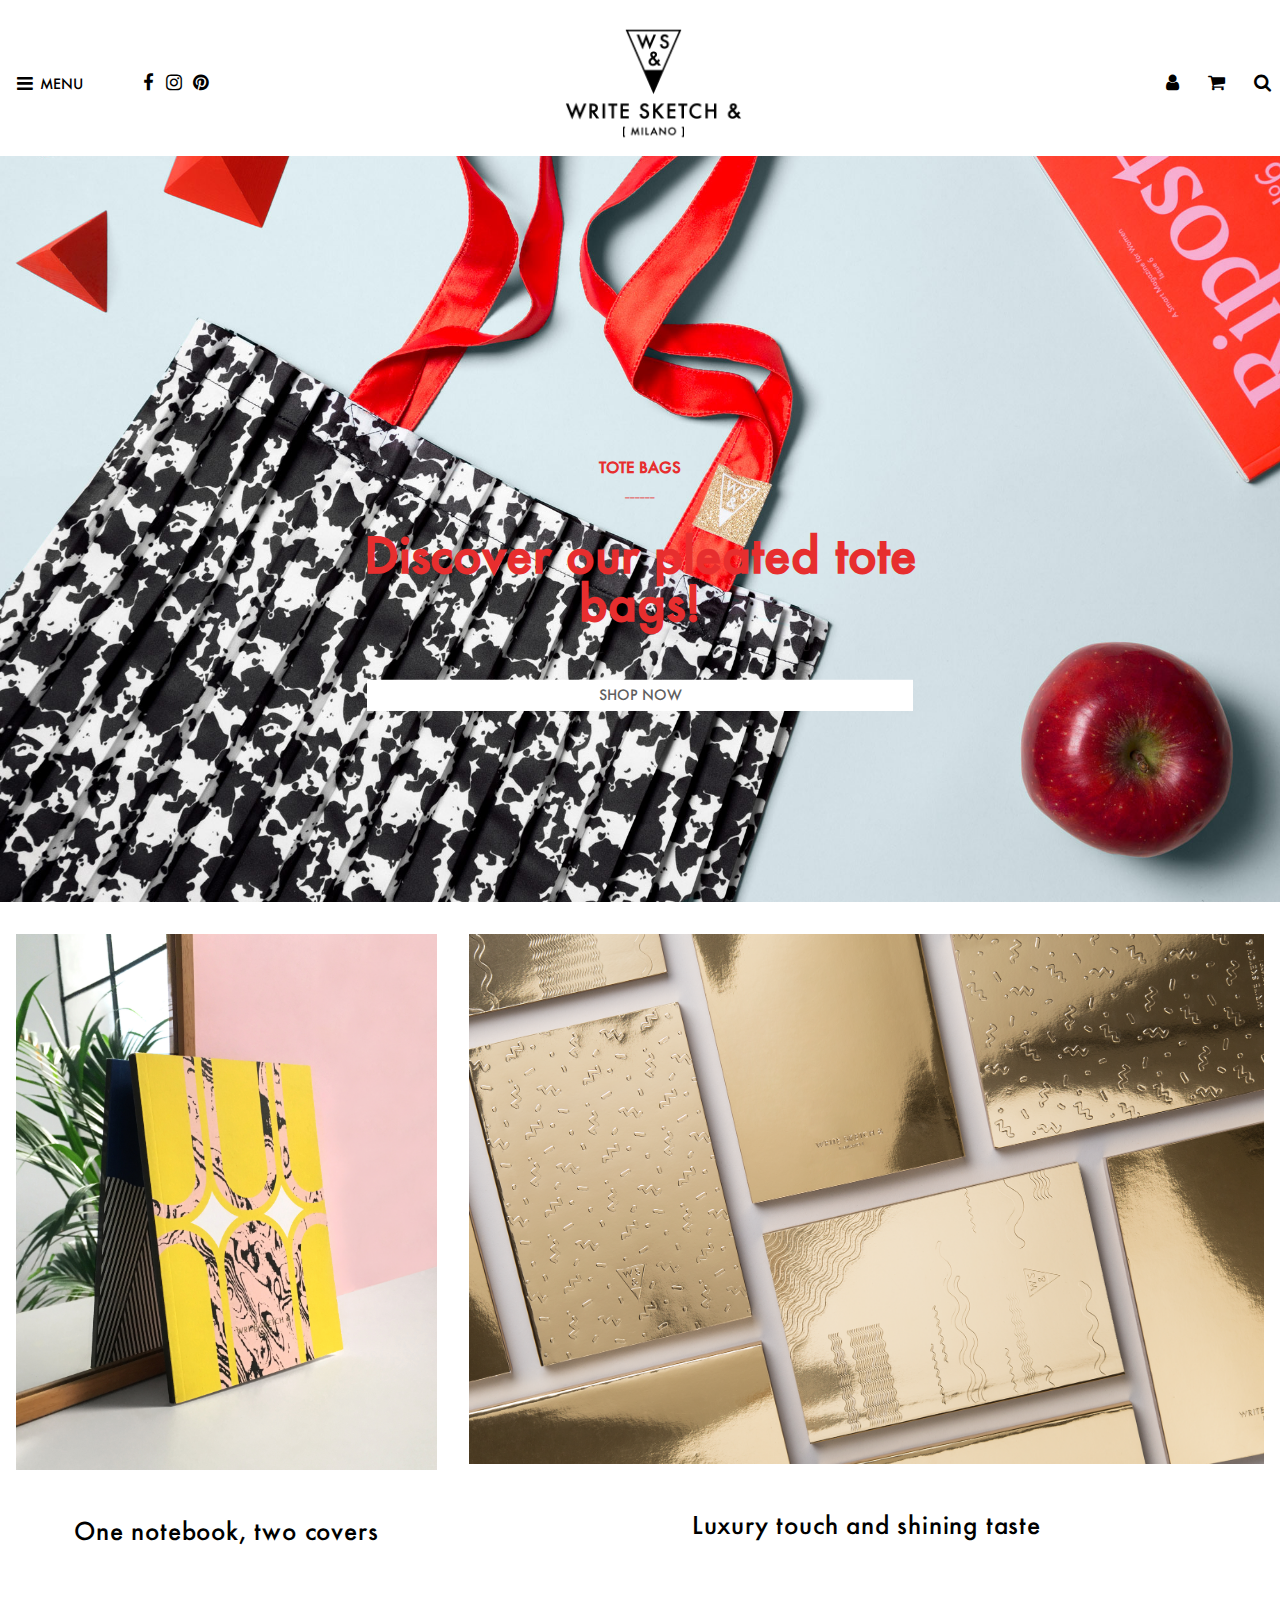
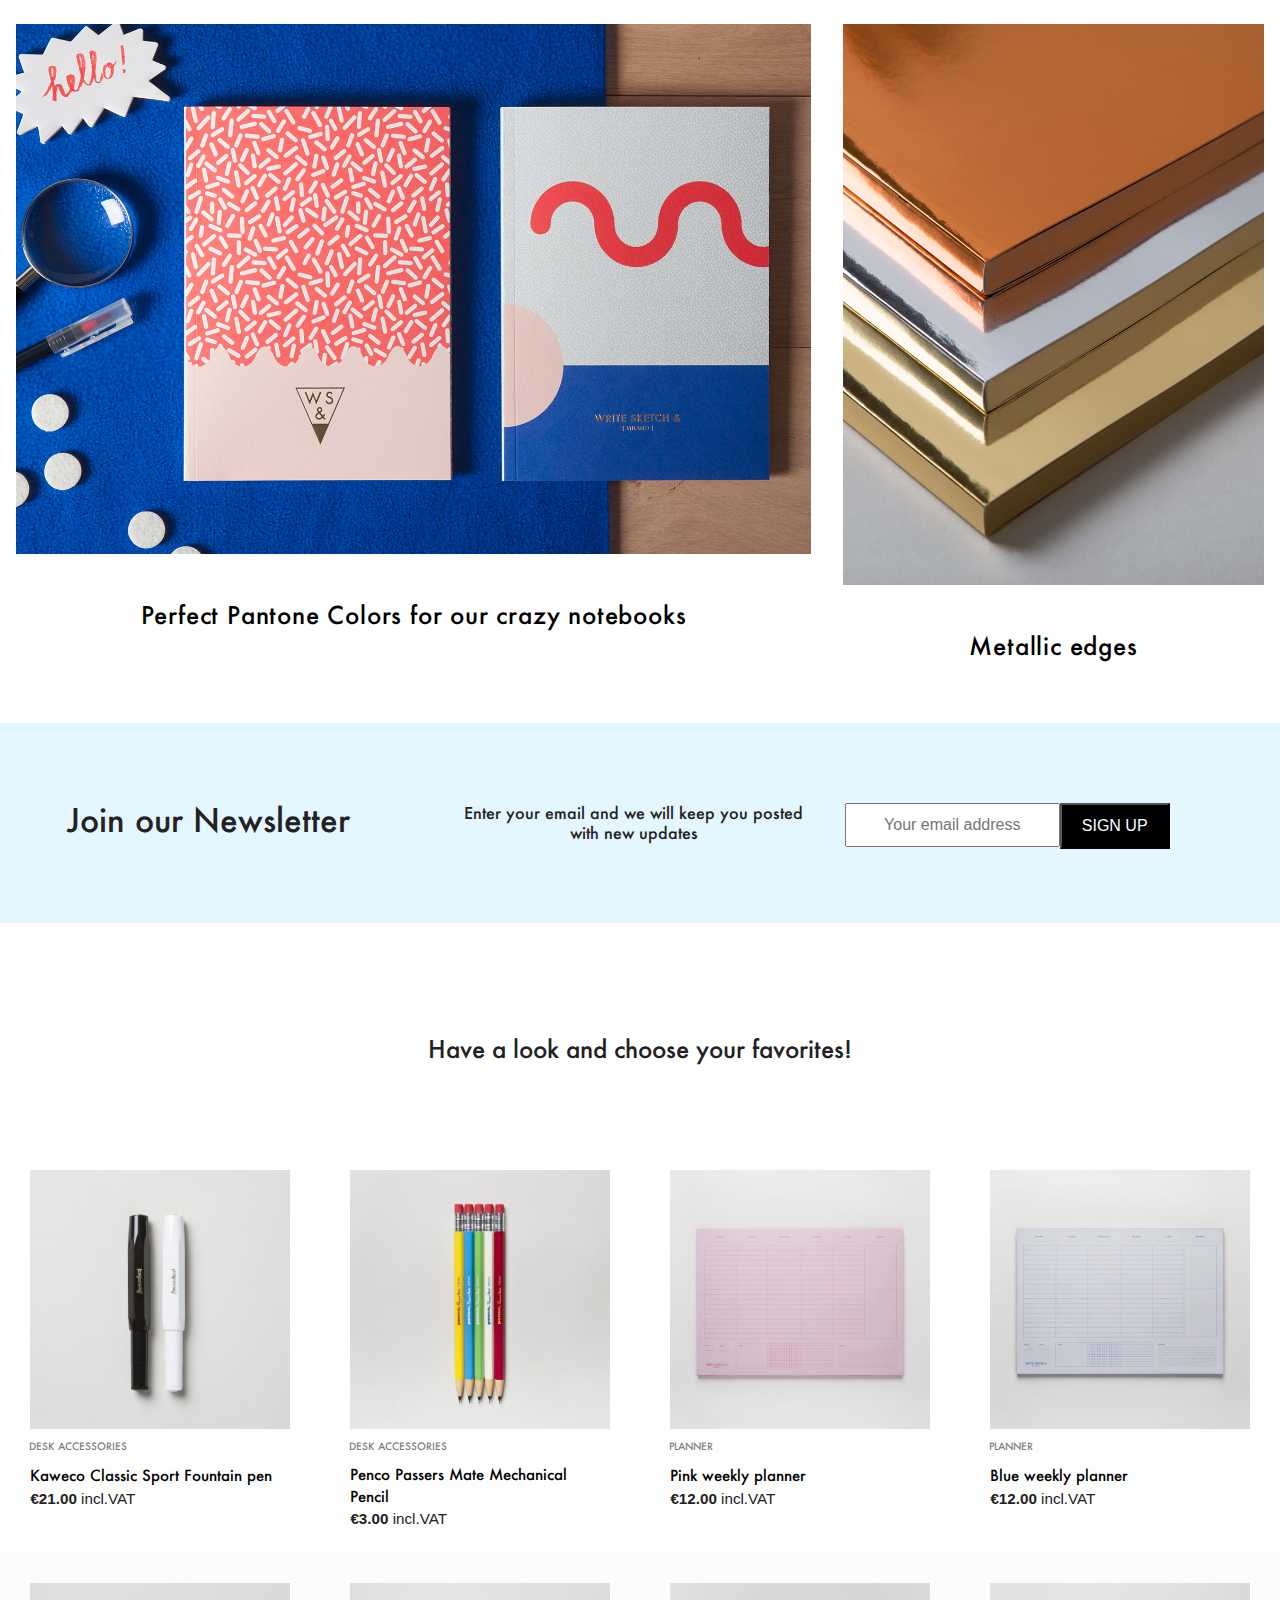
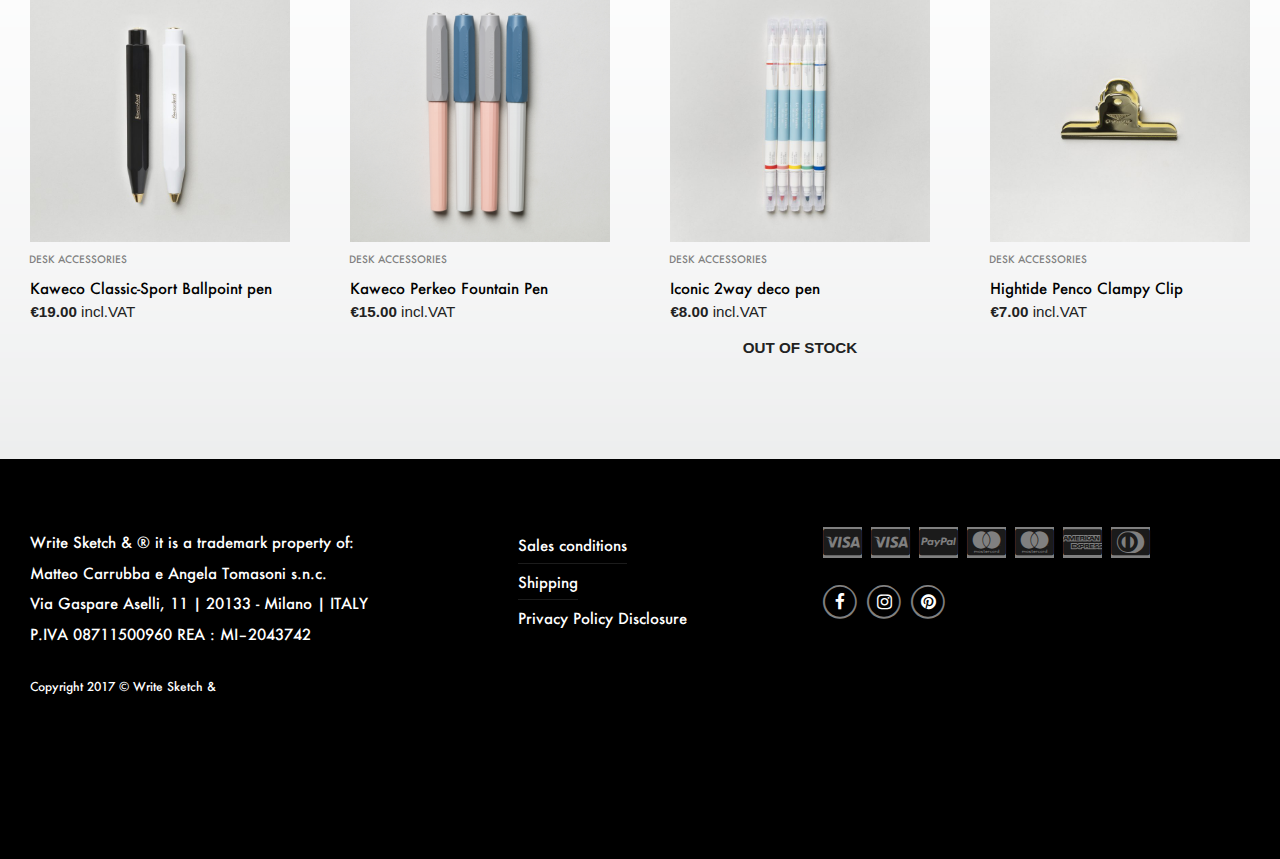
==== commit 606f929f: "9 - HTML main-nav search dropdown, updated links" ====
--- a/finalproject/finalproject/index.html
+++ b/finalproject/finalproject/index.html
@@ -40,7 +40,11 @@
           <li><a href="index.html"><img src="img/logo.png" class="logo" alt="Write Sketch And logo"></a></li>
           <li><a href="#" class="nav-user-person"><i class="fa fa-user nav-user" aria-hidden="true"></i></a></li>
           <li><a href="#" class="nav-user-shop"><i class="fa fa-shopping-cart nav-user" aria-hidden="true"></i></a></li>
-          <li><a href="#" class="nav-user-search"><i class="fa fa-search nav-user" aria-hidden="true"></i></a>
+          <li><a href="index.html" class="nav-user-search"><i class="fa fa-search nav-user" aria-hidden="true"></i></a>
+            <ul>
+              <li><input class="nav-search" name="search" placeholder="Search..."> <a href="#"><i class="fa fa-search search-icon" aria-hidden="true"></i></a></li>
+            </ul>
+          </li>
         </ul>
       </nav>
 
@@ -100,37 +104,37 @@
 
         <div class="products-row">
           <article class="product-img">
-            <a href="#" class="product"><img src="img/wbpens1.jpg" alt="one black pen and one white pen"> <img src="img/wbpens2.jpg" alt="one white pen and one white pen with a removed cap"></a>
+            <a href="http://www.writesketchand.com/product/kaweco-classic-sport-fountain-pen/" class="product"><img src="img/wbpens1.jpg" alt="one black pen and one white pen"> <img src="img/wbpens2.jpg" alt="one white pen and one white pen with a removed cap"></a>
             <h4>Desk Accessories</h4>
             <div>
-              <a href="#" class="description">Kaweco Class Sport Fountain pen</a>
+              <a href="http://www.writesketchand.com/product/kaweco-classic-sport-fountain-pen/" class="description">Kaweco Classic Sport Fountain pen</a>
               <p><b>€21.00</b> incl.VAT</p>
             </div>
          </article>
 
          <article class="product-img">
-           <a href="#"><img src="img/pencils1.jpg" alt="yellow, blue, green, white and red pencils"> <img src="img/pencils2.jpg" alt="close-up of the pencils"></a>
+           <a href="http://www.writesketchand.com/product/penco-passers-mate-mechanical-pencil/"><img src="img/pencils1.jpg" alt="yellow, blue, green, white and red pencils"> <img src="img/pencils2.jpg" alt="close-up of the pencils"></a>
            <h4>Desk Accessories</h4>
            <div>
-             <a href="#">Penco Passers Mate Mechanical Pencil</a>
+             <a href="http://www.writesketchand.com/product/penco-passers-mate-mechanical-pencil/">Penco Passers Mate Mechanical Pencil</a>
              <p><b>€3.00</b> incl.VAT</p>
            </div>
          </article>
 
          <article class="product-img">
-           <a href="#"><img src="img/pinkplanner1.jpg" alt="pink weekly planner"> <img src="img/pinkplanner2.jpg" alt="pink weekly planner with one folded corner"></a>
+           <a href="http://www.writesketchand.com/product/pink-weekly-planner/"><img src="img/pinkplanner1.jpg" alt="pink weekly planner"> <img src="img/pinkplanner2.jpg" alt="pink weekly planner with one folded corner"></a>
            <h4>Planner</h4>
            <div>
-             <a href="#">Pink weekly planner</a>
+             <a href="http://www.writesketchand.com/product/pink-weekly-planner/">Pink weekly planner</a>
              <p><b>€12.00</b> incl.VAT</p>
            </div>
          </article>
 
          <article class="product-img">
-           <a href="#"><img src="img/blueplanner1.jpg" alt="blue weekly planner"> <img src="img/blueplanner2.jpg" alt="blue weekly planner with one folded corner"></a>
+           <a href="http://www.writesketchand.com/product/blue-weekly-planner/"><img src="img/blueplanner1.jpg" alt="blue weekly planner"> <img src="img/blueplanner2.jpg" alt="blue weekly planner with one folded corner"></a>
            <h4>Planner</h4>
            <div>
-             <a href="#">Blue weekly planner</a>
+             <a href="http://www.writesketchand.com/product/blue-weekly-planner/">Blue weekly planner</a>
              <p><b>€12.00</b> incl.VAT</p>
           </div>
          </article>
@@ -138,29 +142,29 @@
 
         <div class="products-row">
           <article class="product-img">
-            <a href="#" class="product"><img src="img/2pens1.jpg" alt="one black pen and one white pen"> <img src="img/whitepen.jpg" alt="one white pen"></a>
+            <a href="http://www.writesketchand.com/product/kaweco-classic-sport-ballpoint-pen/" class="product"><img src="img/2pens1.jpg" alt="one black pen and one white pen"> <img src="img/whitepen.jpg" alt="one white pen"></a>
             <h4>Desk Accessories</h4>
             <div>
-              <a href="#" class="description">Kaweco Classic-Sport Ballpoint pen</a>
+              <a href="http://www.writesketchand.com/product/kaweco-classic-sport-ballpoint-pen/" class="description">Kaweco Classic-Sport Ballpoint pen</a>
               <p><b>€19.00</b> incl.VAT</p>
             </div>
          </article>
 
          <article class="product-img">
-           <a href="#"><img src="img/pengroup1.png" alt="light pink fountain pens with gray caps and white fountain pens with blue caps"> <img src="img/pengroup2.png" alt="pink fountain pen with a removed cap"></a>
+           <a href="http://www.writesketchand.com/product/kaweco-perkeo-fountain-pen/"><img src="img/pengroup1.png" alt="light pink fountain pens with gray caps and white fountain pens with blue caps"> <img src="img/pengroup2.png" alt="pink fountain pen with a removed cap"></a>
            <h4>Desk Accessories</h4>
            <div>
-             <a href="#">Kaweco Perkeo Fountain Pen</a>
+             <a href="http://www.writesketchand.com/product/kaweco-perkeo-fountain-pen/">Kaweco Perkeo Fountain Pen</a>
              <p><b>€15.00</b> incl.VAT</p>
            </div>
          </article>
 
          <article class="product-img">
            <div>
-             <a href="#"><img src="img/rainbow1.jpg" alt="red, orange, yellow, green and blue deco pens"> <img src="img/rainbow2.jpg" alt="close-up of the deco pens"></a>
+             <a href="http://www.writesketchand.com/product/iconic-2way-deco-pen/"><img src="img/rainbow1.jpg" alt="red, orange, yellow, green and blue deco pens"> <img src="img/rainbow2.jpg" alt="close-up of the deco pens"></a>
              <h4>Desk Accessories</h4>
              <div>
-               <a href="#">Iconic 2way deco pen</a>
+               <a href="http://www.writesketchand.com/product/iconic-2way-deco-pen/">Iconic 2way deco pen</a>
                <p><b>€8.00</b> incl.VAT</p>
             </div>
 
@@ -169,10 +173,10 @@
          </article>
 
          <article class="product-img">
-           <a href="#"><img src="img/clamp1.jpg" alt="gold paper clamp"> <img src="img/clamp2.jpg" alt="close-up of the paper clamp"></a>
+           <a href="http://www.writesketchand.com/product/hightide-penco-clampy-clip/"><img src="img/clamp1.jpg" alt="gold paper clamp"> <img src="img/clamp2.jpg" alt="close-up of the paper clamp"></a>
            <h4>Desk Accessories</h4>
            <div>
-             <a href="#">Hightide Penco Clampy Clip</a>
+             <a href="http://www.writesketchand.com/product/hightide-penco-clampy-clip/">Hightide Penco Clampy Clip</a>
              <p><b>€7.00</b> incl.VAT</p>
           </div>
          </article>
--- a/finalproject/finalproject/css/main.css
+++ b/finalproject/finalproject/css/main.css
@@ -230,6 +230,12 @@
 .nav-user-search {
   position:             absolute;
   right:                0.5em;
+}
+.search-dropdown-text {
+  display:              none;
+}
+.search-dropdown li li a:hover {
+  display: block;
 }
 
 /* top hero image */
@@ -382,7 +388,7 @@
 /* products */
 
 .section3 {
-  background:           url(../img/gradient1.png) no-repeat;
+  background:           url(../img/gradient.png) no-repeat;
   padding-bottom:       3em;
 }
 .favorites {
@@ -390,7 +396,7 @@
 }
 .products-row {
   width:                100%;
-  padding-bottom:       2.5em;
+  padding-bottom:       3em;
   display:              inline-block;
 }
 .products-row article {
@@ -410,7 +416,7 @@
 .product-img a:hover img:first-child {
   display:              none;
 }
-.products-row h4, .products-row a {
+.products-row h4, .products-row a, .products-row p {
   display:              inline-block;
 }
 .products-row h4 {
@@ -434,11 +440,12 @@
   font-size:            0.95em;
   margin:               0em 2em;
 }
-.out-of-stock p {
+.out-of-stock {
   font-weight:          bold;
   text-transform:       uppercase;
   text-align:           center;
   margin-top:           0.85em;
+  width:                100%;
 }
 
 /* footer */
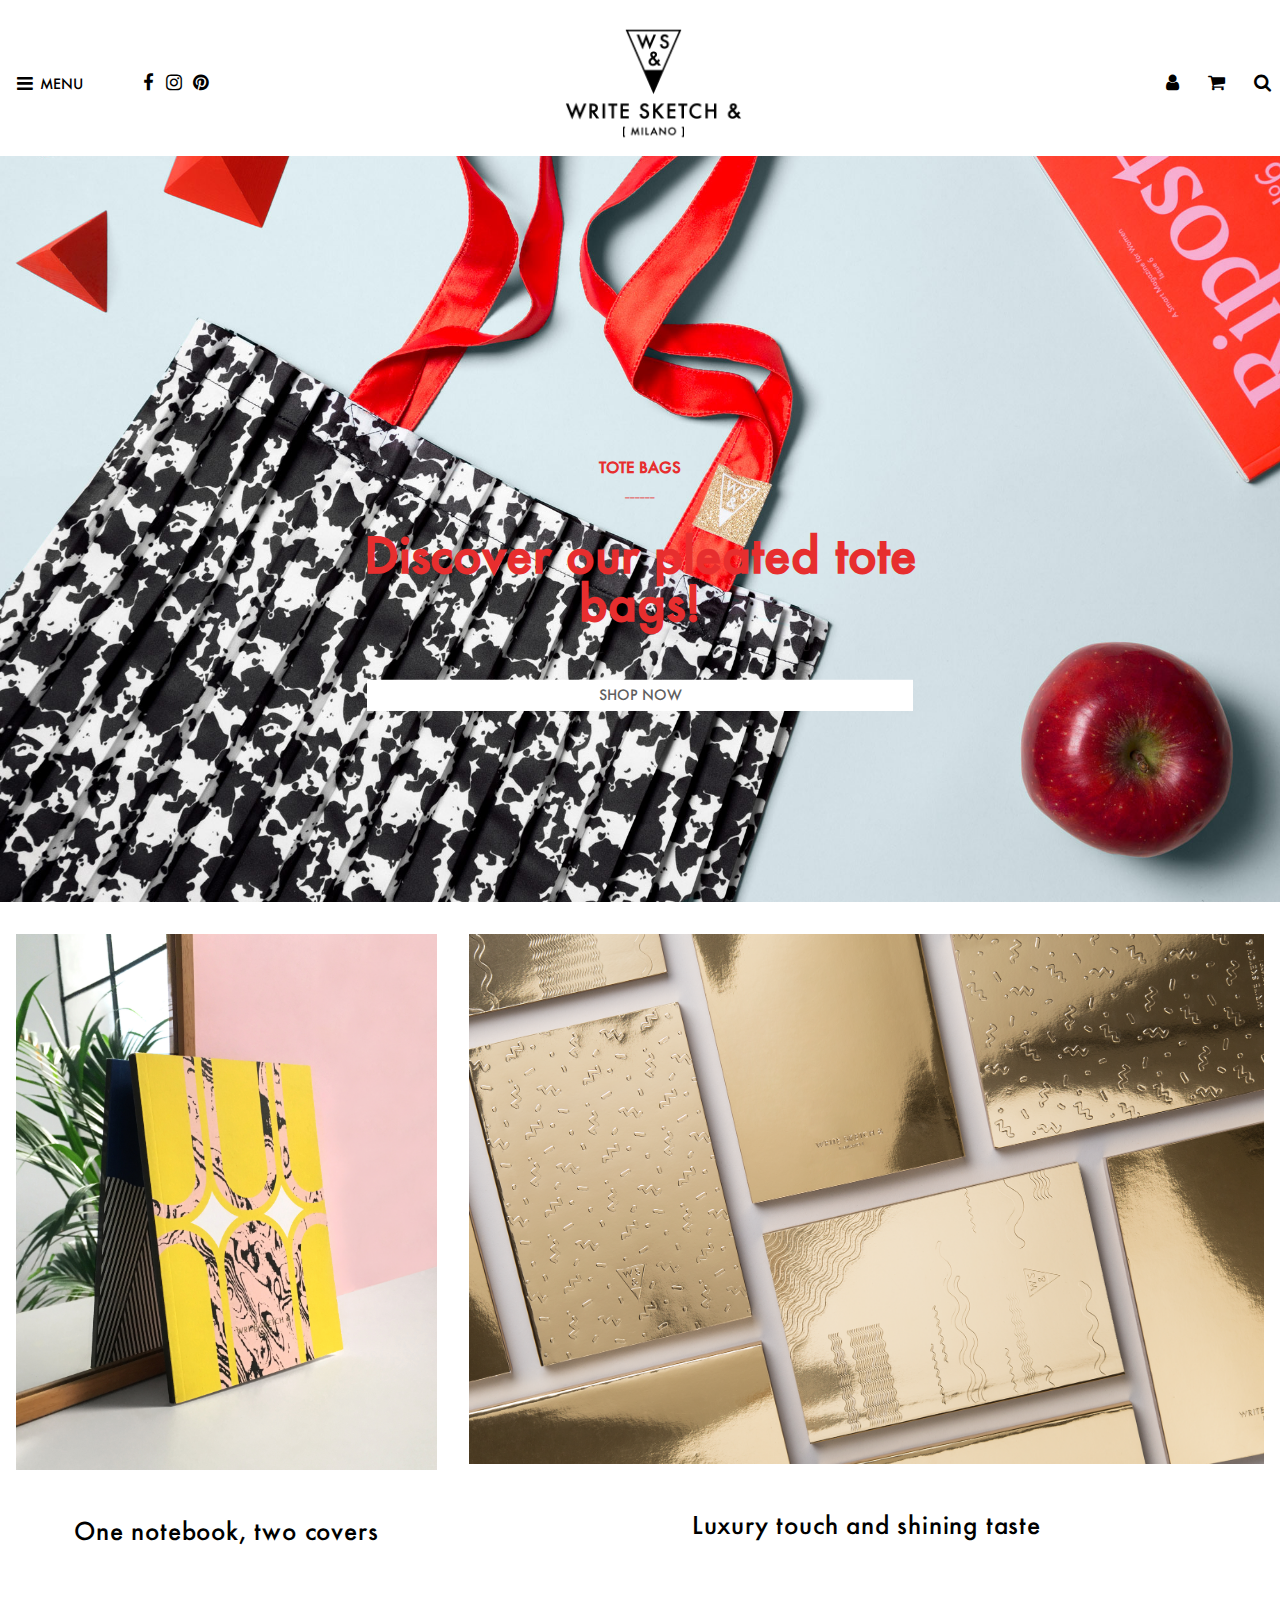
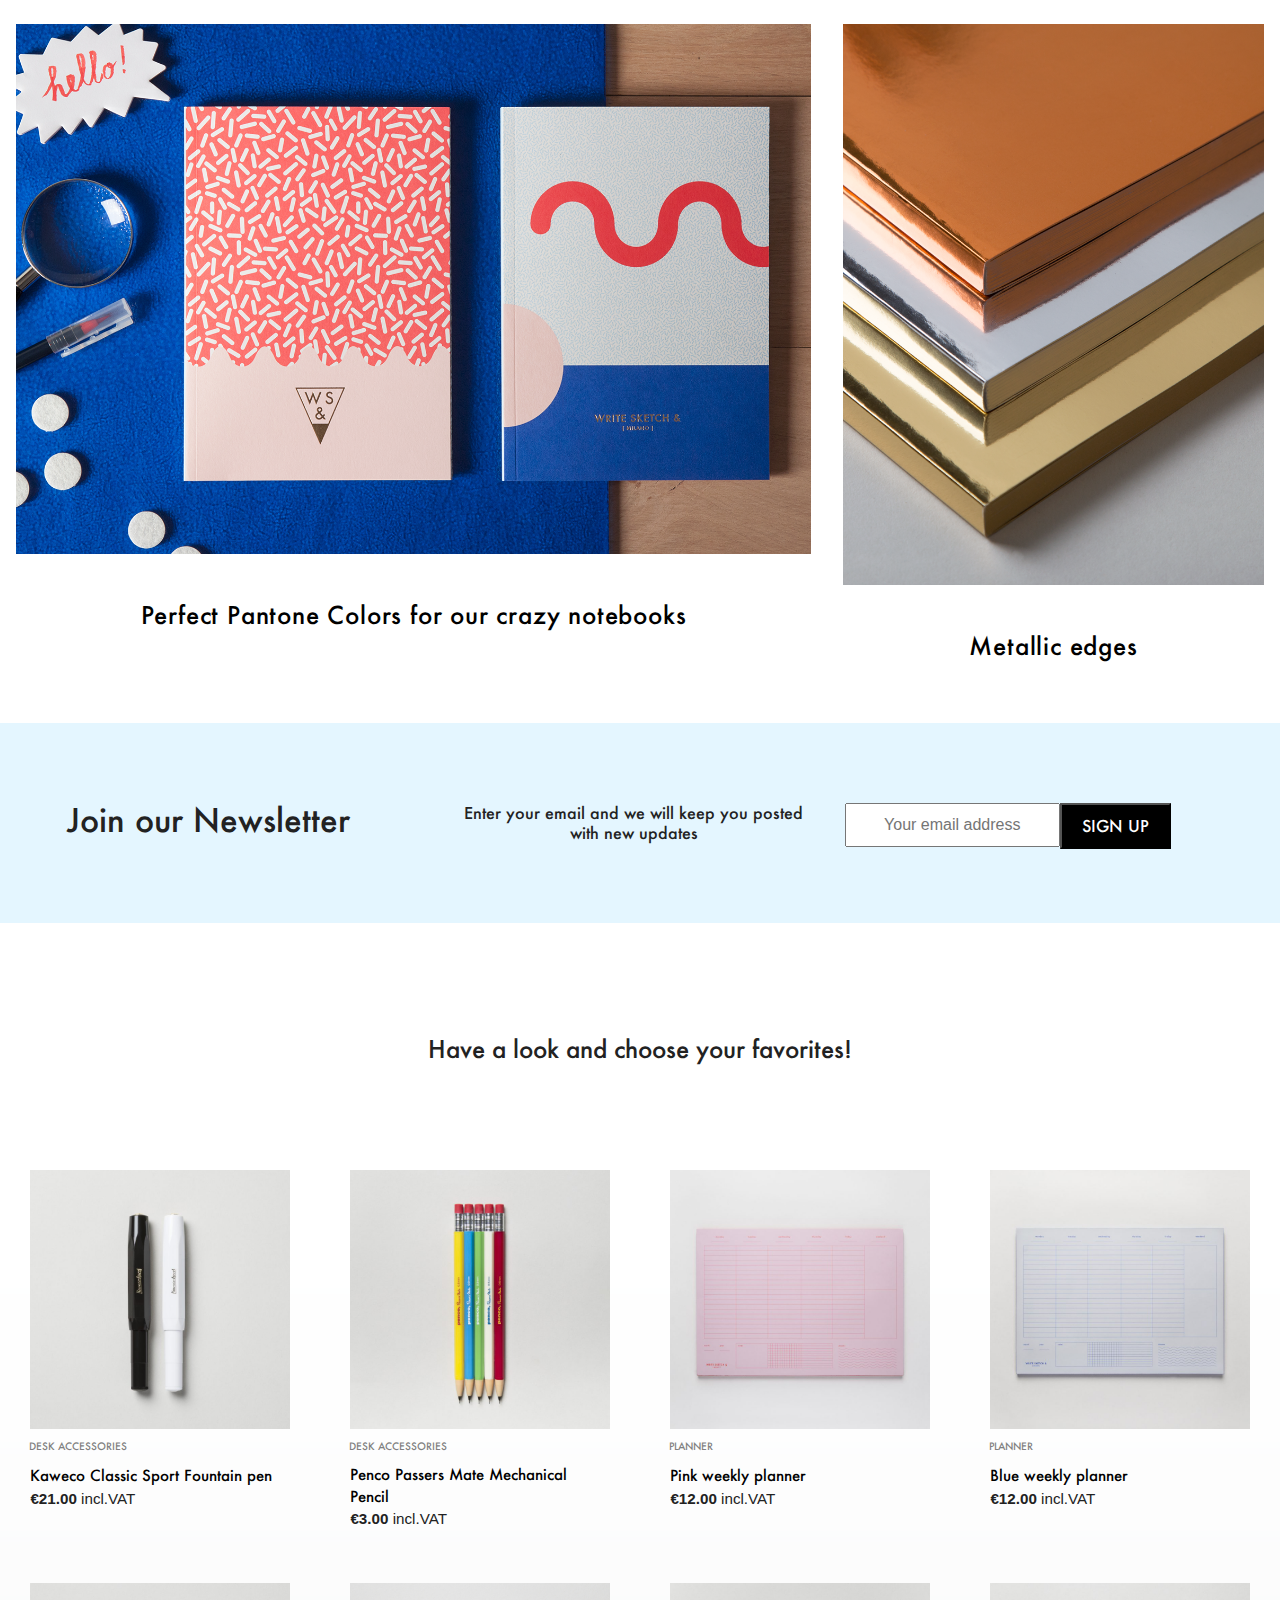
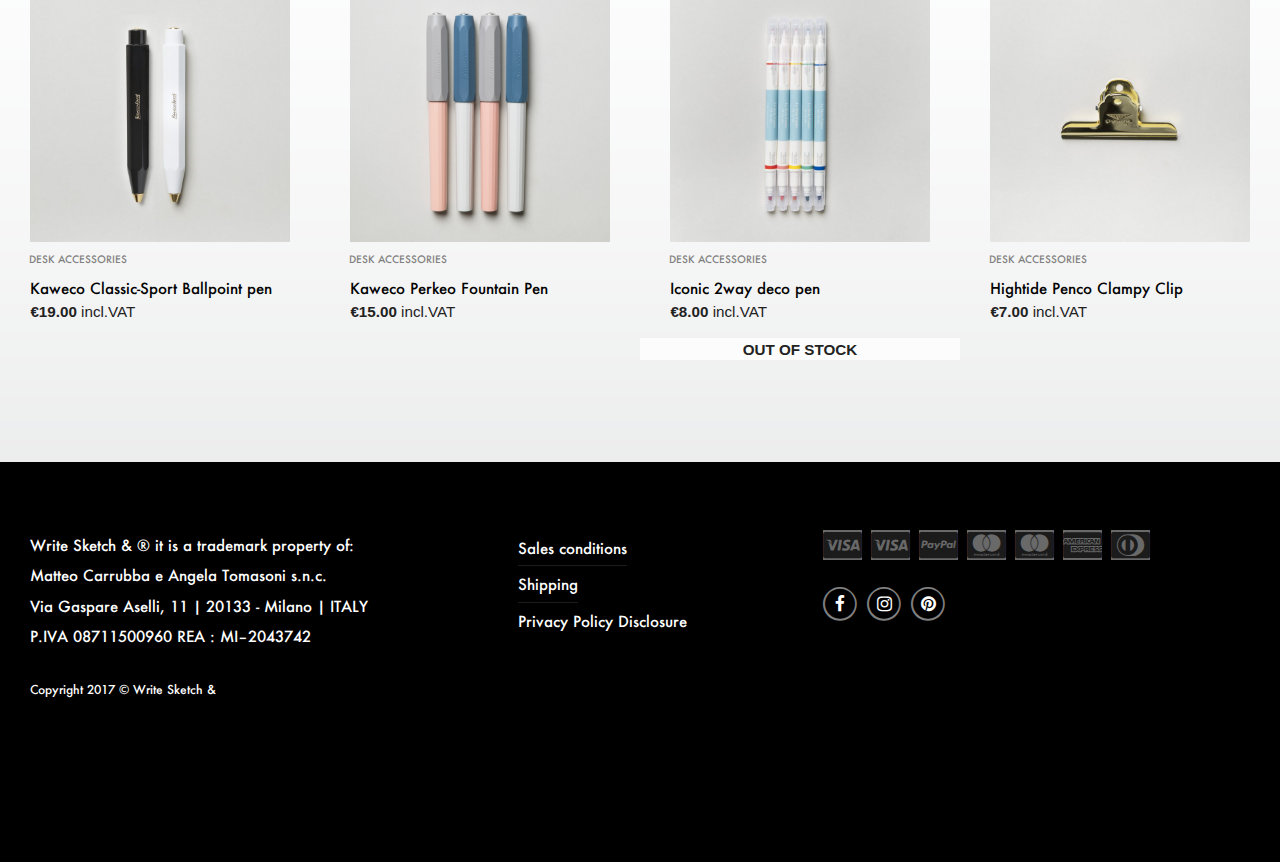
==== commit 7c20878a: "10 - HTML, CSS main-nav search dropdown" ====
--- a/finalproject/finalproject/index.html
+++ b/finalproject/finalproject/index.html
@@ -40,10 +40,10 @@
           <li><a href="index.html"><img src="img/logo.png" class="logo" alt="Write Sketch And logo"></a></li>
           <li><a href="#" class="nav-user-person"><i class="fa fa-user nav-user" aria-hidden="true"></i></a></li>
           <li><a href="#" class="nav-user-shop"><i class="fa fa-shopping-cart nav-user" aria-hidden="true"></i></a></li>
-          <li><a href="index.html" class="nav-user-search"><i class="fa fa-search nav-user" aria-hidden="true"></i></a>
-            <ul>
-              <li><input class="nav-search" name="search" placeholder="Search..."> <a href="#"><i class="fa fa-search search-icon" aria-hidden="true"></i></a></li>
-            </ul>
+          <li class="search-hover"><a href="index.html" class="nav-user-search"><i class="fa fa-search nav-user" aria-hidden="true"></i></a>
+            <div class="search-dropdown">
+              <input class="drop-box" name="search" placeholder="Search..."> <a href="#"><i class="fa fa-search drop-search" aria-hidden="true"></i></a></li>
+            </div>
           </li>
         </ul>
       </nav>
@@ -99,7 +99,7 @@
         </div>
       </div>
 
-      <section class="section3">
+      <section class="clearfix">
         <h2 class="favorites">Have a look and choose your favorites!</h2>
 
         <div class="products-row">
@@ -110,15 +110,15 @@
               <a href="http://www.writesketchand.com/product/kaweco-classic-sport-fountain-pen/" class="description">Kaweco Classic Sport Fountain pen</a>
               <p><b>€21.00</b> incl.VAT</p>
             </div>
-         </article>
-
-         <article class="product-img">
-           <a href="http://www.writesketchand.com/product/penco-passers-mate-mechanical-pencil/"><img src="img/pencils1.jpg" alt="yellow, blue, green, white and red pencils"> <img src="img/pencils2.jpg" alt="close-up of the pencils"></a>
-           <h4>Desk Accessories</h4>
-           <div>
-             <a href="http://www.writesketchand.com/product/penco-passers-mate-mechanical-pencil/">Penco Passers Mate Mechanical Pencil</a>
-             <p><b>€3.00</b> incl.VAT</p>
-           </div>
+          </article>
+
+          <article class="product-img">
+            <a href="http://www.writesketchand.com/product/penco-passers-mate-mechanical-pencil/"><img src="img/pencils1.jpg" alt="yellow, blue, green, white and red pencils"> <img src="img/pencils2.jpg" alt="close-up of the pencils"></a>
+            <h4>Desk Accessories</h4>
+            <div>
+              <a href="http://www.writesketchand.com/product/penco-passers-mate-mechanical-pencil/">Penco Passers Mate Mechanical Pencil</a>
+              <p><b>€3.00</b> incl.VAT</p>
+            </div>
          </article>
 
          <article class="product-img">
@@ -148,28 +148,28 @@
               <a href="http://www.writesketchand.com/product/kaweco-classic-sport-ballpoint-pen/" class="description">Kaweco Classic-Sport Ballpoint pen</a>
               <p><b>€19.00</b> incl.VAT</p>
             </div>
-         </article>
-
-         <article class="product-img">
-           <a href="http://www.writesketchand.com/product/kaweco-perkeo-fountain-pen/"><img src="img/pengroup1.png" alt="light pink fountain pens with gray caps and white fountain pens with blue caps"> <img src="img/pengroup2.png" alt="pink fountain pen with a removed cap"></a>
-           <h4>Desk Accessories</h4>
-           <div>
-             <a href="http://www.writesketchand.com/product/kaweco-perkeo-fountain-pen/">Kaweco Perkeo Fountain Pen</a>
-             <p><b>€15.00</b> incl.VAT</p>
-           </div>
-         </article>
-
-         <article class="product-img">
-           <div>
-             <a href="http://www.writesketchand.com/product/iconic-2way-deco-pen/"><img src="img/rainbow1.jpg" alt="red, orange, yellow, green and blue deco pens"> <img src="img/rainbow2.jpg" alt="close-up of the deco pens"></a>
-             <h4>Desk Accessories</h4>
-             <div>
-               <a href="http://www.writesketchand.com/product/iconic-2way-deco-pen/">Iconic 2way deco pen</a>
-               <p><b>€8.00</b> incl.VAT</p>
-            </div>
-
-            <div class="out-of-stock"><p>Out of stock</p></div>
-           </div>
+          </article>
+
+          <article class="product-img">
+            <a href="http://www.writesketchand.com/product/kaweco-perkeo-fountain-pen/"><img src="img/pengroup1.png" alt="light pink fountain pens with gray caps and white fountain pens with blue caps"> <img src="img/pengroup2.png" alt="pink fountain pen with a removed cap"></a>
+            <h4>Desk Accessories</h4>
+            <div>
+              <a href="http://www.writesketchand.com/product/kaweco-perkeo-fountain-pen/">Kaweco Perkeo Fountain Pen</a>
+              <p><b>€15.00</b> incl.VAT</p>
+            </div>
+         </article>
+
+         <article class="product-img">
+               <a href="http://www.writesketchand.com/product/iconic-2way-deco-pen/"><img src="img/rainbow1.jpg" alt="red, orange, yellow, green and blue deco pens"> <img src="img/rainbow2.jpg" alt="close-up of the deco pens"></a>
+               <h4>Desk Accessories</h4>
+               <div>
+                 <a href="http://www.writesketchand.com/product/iconic-2way-deco-pen/">Iconic 2way deco pen</a>
+                 <p><b>€8.00</b> incl.VAT</p>
+               </div>
+
+              <div class="stock">
+                <p>Out of stock</p>
+              </div>
          </article>
 
          <article class="product-img">
--- a/finalproject/finalproject/css/main.css
+++ b/finalproject/finalproject/css/main.css
@@ -110,7 +110,7 @@
   font-family:          'Futura Medium';
   src:                  url(../fonts/Futura-Medium.ttf);
 }
-body {
+body, input {
   font-family:          'Futura Medium', sans-serif;
 }
 h2 {
@@ -170,7 +170,6 @@
   color:                #535353;
 }
 .nav-search {
-  font-family:          'Futura Medium', sans-serif;
   width:                4.5em;
   margin-top:           0.75em;
   padding:              0.068em 0em 0.068em 0em;
@@ -231,11 +230,26 @@
   position:             absolute;
   right:                0.5em;
 }
-.search-dropdown-text {
+.search-dropdown {
   display:              none;
 }
-.search-dropdown li li a:hover {
-  display: block;
+.search-hover:hover div {
+  background:           white;
+  font-size:            0.9em;
+  display:              block;
+  position:             fixed;
+  top:                  5.75em;
+  right:                0.5em;
+  padding:              0.5em 0em 0.5em 0em;
+}
+.drop-box {
+  width:                5em;
+  margin-top:           0.25em;
+}
+.drop-search {
+  color:                white;
+  background:           black;
+  padding:              0.25em;
 }
 
 /* top hero image */
@@ -387,9 +401,10 @@
 
 /* products */
 
-.section3 {
+.clearfix {
   background:           url(../img/gradient.png) no-repeat;
   padding-bottom:       3em;
+  overflow:             auto;
 }
 .favorites {
   padding:              3.5em 0em;
@@ -440,11 +455,12 @@
   font-size:            0.95em;
   margin:               0em 2em;
 }
-.out-of-stock {
+.stock {
+  background:           hsla(100, 100%, 100%, 0.75);
   font-weight:          bold;
   text-transform:       uppercase;
   text-align:           center;
-  margin-top:           0.85em;
+  margin-top:           1em;
   width:                100%;
 }
 
@@ -491,7 +507,7 @@
 }
 .payment-icons i {
   color:                #1B1B1B;
-  background:           gray;
+  background:           dimgray;
 }
 .payment-icons i:hover {
   background:           white;
